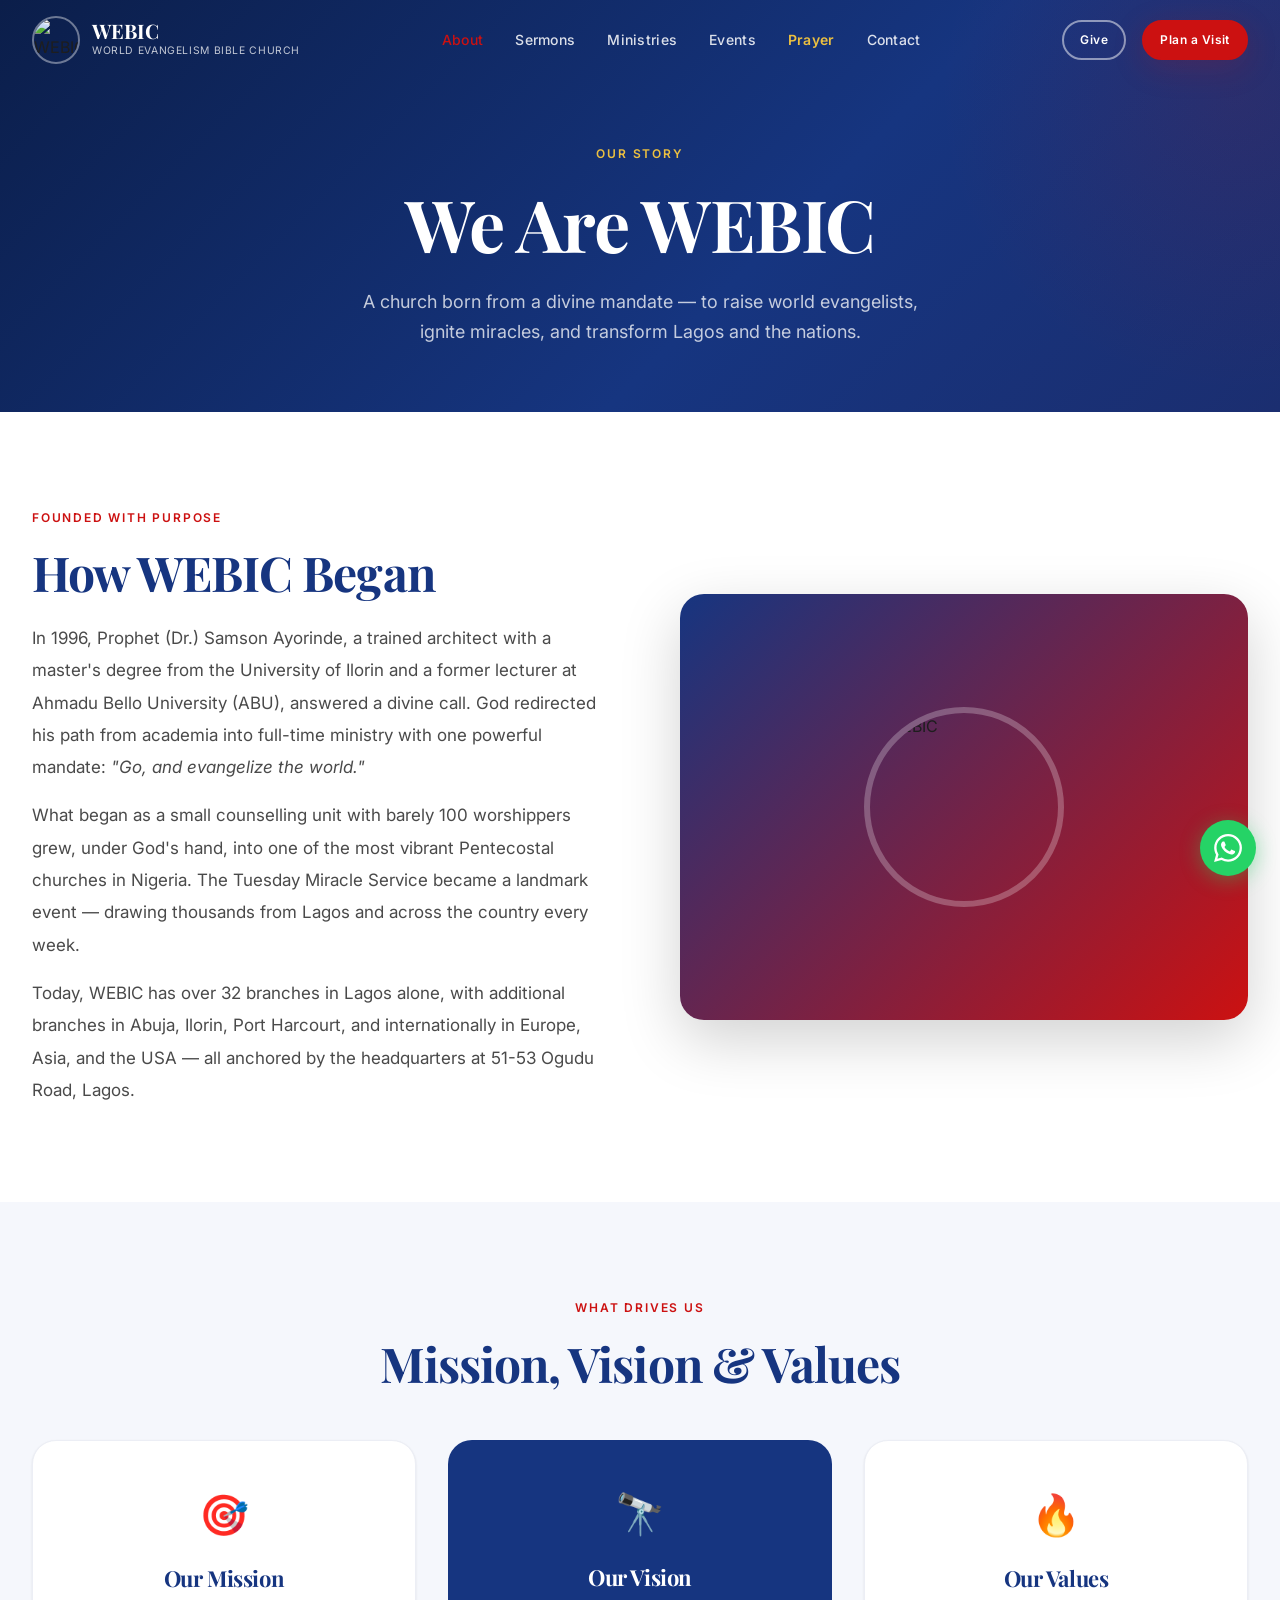
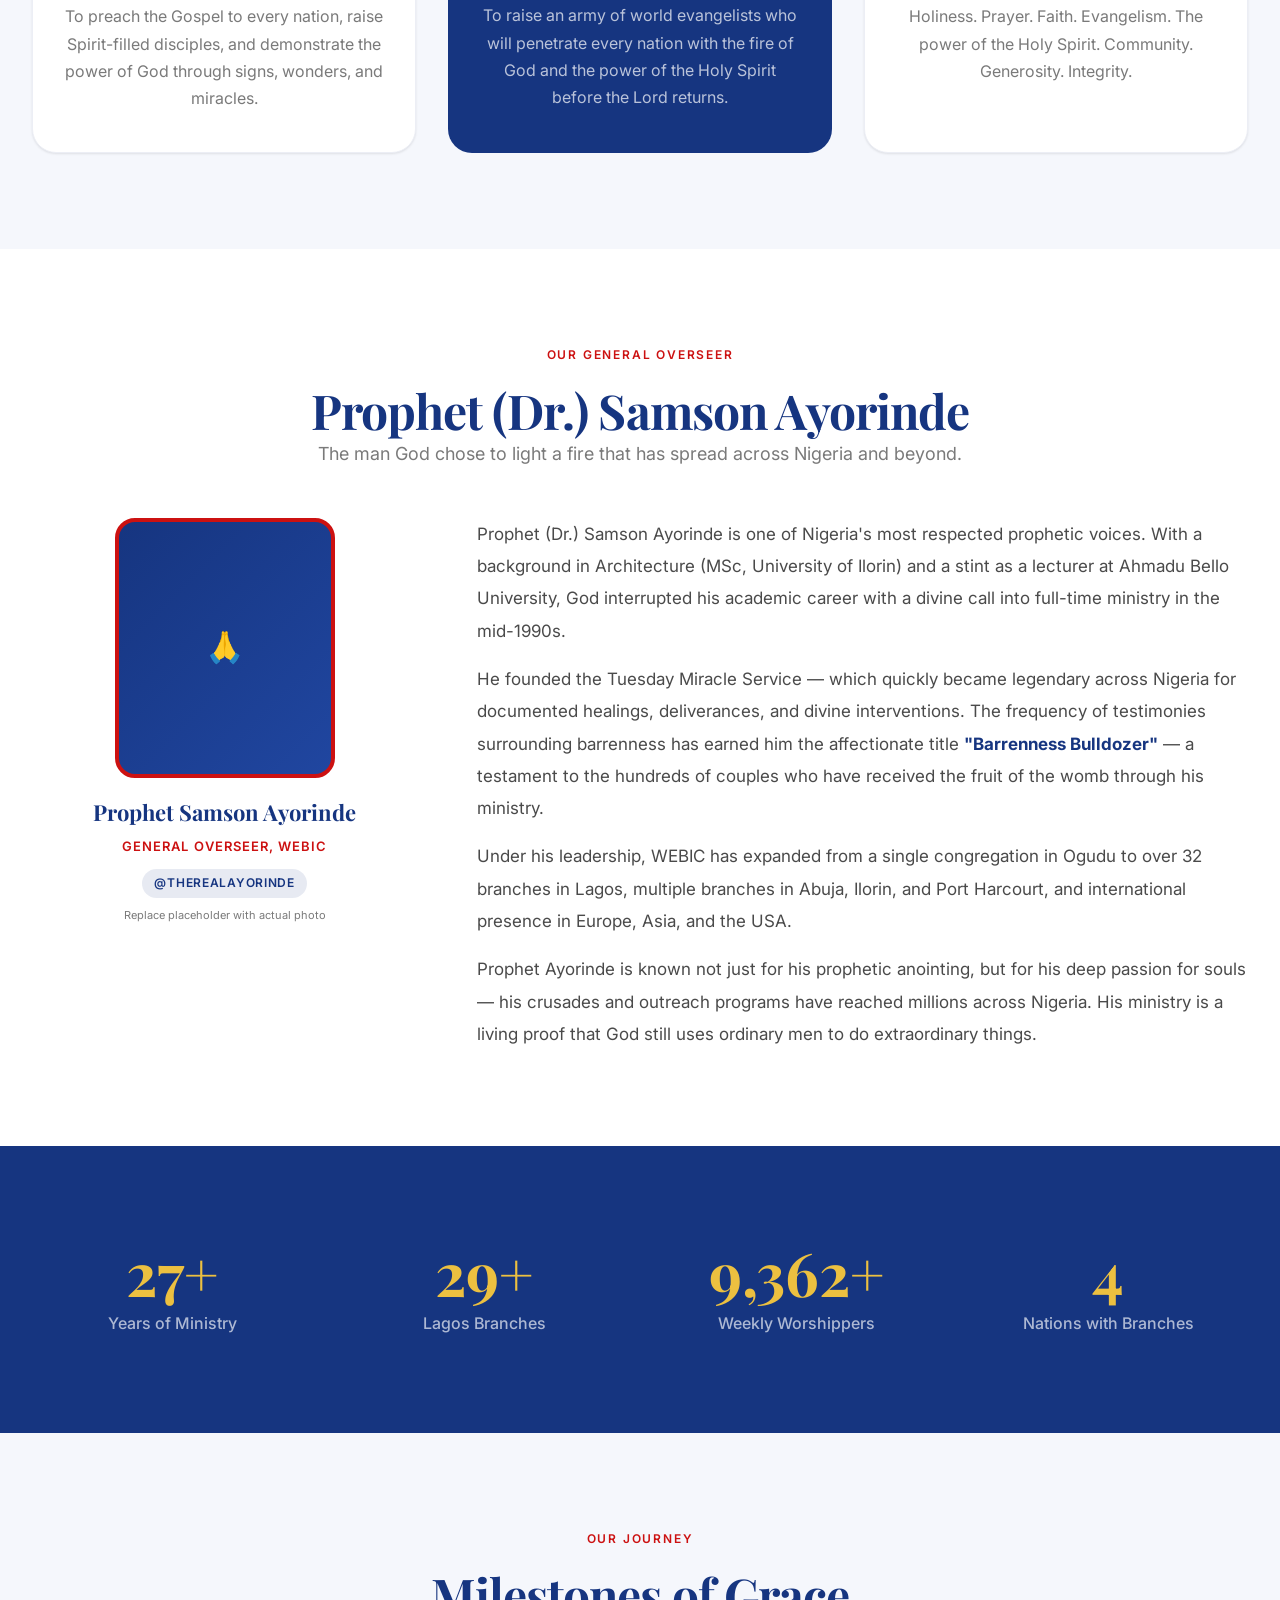
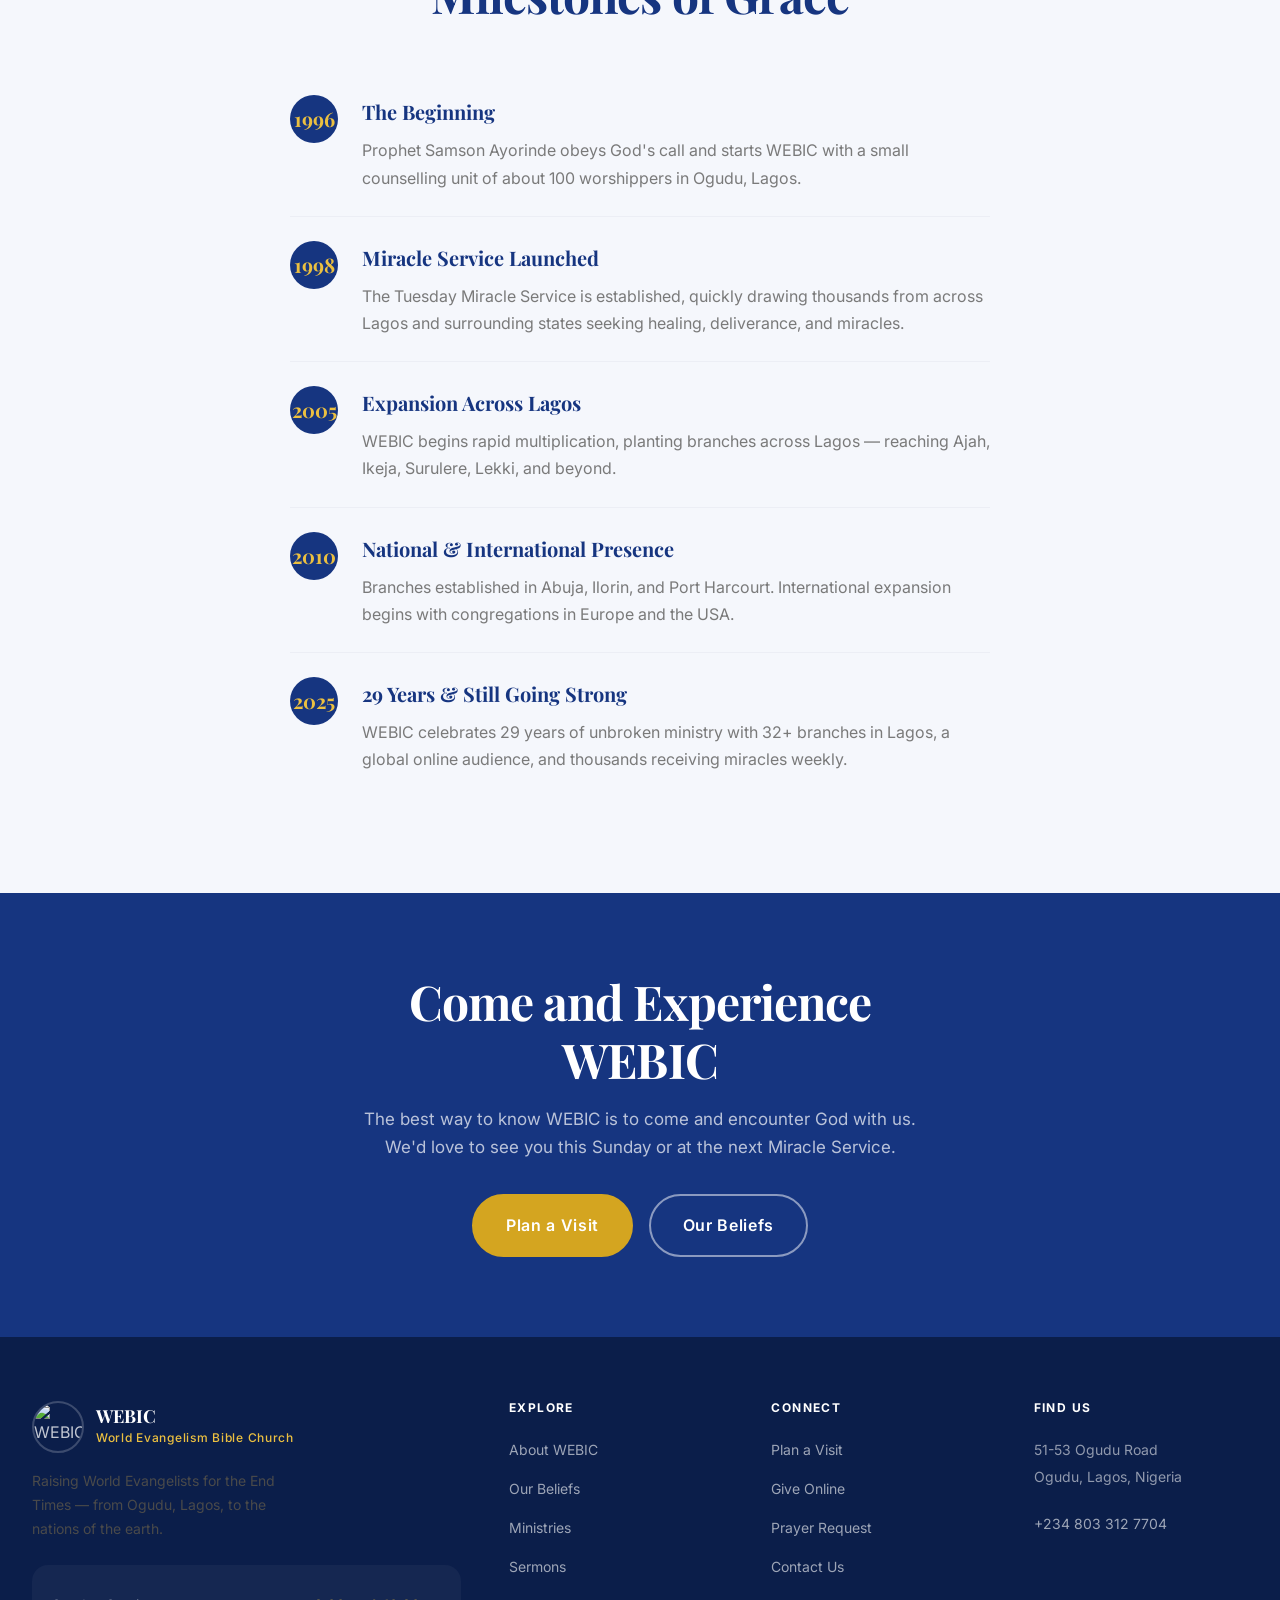
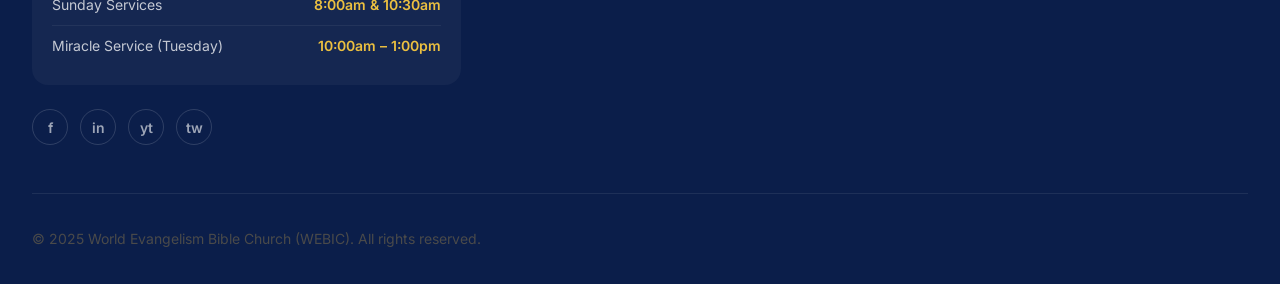
==== about.html @ 5a869a13 "Initial commit: WEBIC Lagos website — 11 pages, full Pentecostal church site with video hero, prayer" ====
<!DOCTYPE html>
<html lang="en">
<head>
  <meta charset="UTF-8" />
  <meta name="viewport" content="width=device-width, initial-scale=1.0" />
  <meta name="description" content="About World Evangelism Bible Church (WEBIC) Lagos — our story, our General Overseer Prophet Samson Ayorinde, and the vision that drives us." />
  <title>About Us — WEBIC Lagos</title>
  <link rel="preconnect" href="https://fonts.googleapis.com" />
  <link rel="preconnect" href="https://fonts.gstatic.com" crossorigin />
  <link href="https://fonts.googleapis.com/css2?family=Playfair+Display:ital,wght@0,700;0,800;1,700&family=Inter:wght@400;500;600&display=swap" rel="stylesheet" />
  <link rel="stylesheet" href="css/style.css" />
</head>
<body>

  <nav class="nav" id="main-nav" style="background:transparent;" data-transparent="true">
    <div class="nav__inner">
      <a href="index.html" class="nav__logo">
        <img src="../Logos/images.jpg" alt="WEBIC Logo" class="nav__logo-img" />
        <div>
          <div class="nav__logo-text">WEBIC</div>
          <div class="nav__logo-sub">World Evangelism Bible Church</div>
        </div>
      </a>
      <ul class="nav__links">
        <li><a href="about.html" class="nav__link nav__link--active">About</a></li>
        <li><a href="sermons.html" class="nav__link">Sermons</a></li>
        <li><a href="ministries.html" class="nav__link">Ministries</a></li>
        <li><a href="events.html" class="nav__link">Events</a></li>
        <li><a href="find-help.html" class="nav__link nav__link--find-help">Prayer</a></li>
        <li><a href="contact.html" class="nav__link">Contact</a></li>
      </ul>
      <div class="nav__actions">
        <a href="give.html" class="btn btn--ghost btn--sm">Give</a>
        <a href="plan-visit.html" class="btn btn--primary btn--sm">Plan a Visit</a>
        <button class="nav__menu-btn" id="menu-btn"><span></span><span></span><span></span></button>
      </div>
    </div>
  </nav>
  <div class="mobile-nav" id="mobile-nav">
    <button class="mobile-nav__close" id="mobile-nav-close">✕</button>
    <ul class="mobile-nav__links">
      <li><a href="index.html" class="mobile-nav__link">Home</a></li>
      <li><a href="about.html" class="mobile-nav__link">About</a></li>
      <li><a href="sermons.html" class="mobile-nav__link">Sermons</a></li>
      <li><a href="ministries.html" class="mobile-nav__link">Ministries</a></li>
      <li><a href="events.html" class="mobile-nav__link">Events</a></li>
      <li><a href="find-help.html" class="mobile-nav__link mobile-nav__link--find-help">Prayer Support</a></li>
      <li><a href="plan-visit.html" class="mobile-nav__link">Plan a Visit</a></li>
      <li><a href="give.html" class="mobile-nav__link">Give</a></li>
      <li><a href="contact.html" class="mobile-nav__link">Contact</a></li>
    </ul>
  </div>

  <main>

    <div class="page-hero">
      <span class="page-hero__label">Our Story</span>
      <h1 class="page-hero__title">We Are WEBIC</h1>
      <p class="page-hero__subtitle">
        A church born from a divine mandate — to raise world evangelists, ignite miracles, and transform Lagos and the nations.
      </p>
    </div>

    <!-- Our Story -->
    <section class="section">
      <div class="container">
        <div style="display:grid; grid-template-columns:1fr 1fr; gap:80px; align-items:center;">
          <div class="reveal">
            <span class="section-header__label">Founded With Purpose</span>
            <h2 style="margin-bottom:20px;">How WEBIC Began</h2>
            <p style="font-size:17px; line-height:1.9; color:var(--color-text-soft); margin-bottom:16px;">
              In 1996, Prophet (Dr.) Samson Ayorinde, a trained architect with a master's degree from the University of Ilorin
              and a former lecturer at Ahmadu Bello University (ABU), answered a divine call. God redirected his path from
              academia into full-time ministry with one powerful mandate: <em>"Go, and evangelize the world."</em>
            </p>
            <p style="font-size:17px; line-height:1.9; color:var(--color-text-soft); margin-bottom:16px;">
              What began as a small counselling unit with barely 100 worshippers grew, under God's hand, into one of
              the most vibrant Pentecostal churches in Nigeria. The Tuesday Miracle Service became a landmark event
              — drawing thousands from Lagos and across the country every week.
            </p>
            <p style="font-size:17px; line-height:1.9; color:var(--color-text-soft);">
              Today, WEBIC has over 32 branches in Lagos alone, with additional branches in Abuja, Ilorin, Port Harcourt,
              and internationally in Europe, Asia, and the USA — all anchored by the headquarters at 51-53 Ogudu Road, Lagos.
            </p>
          </div>
          <div class="reveal" style="border-radius:24px; aspect-ratio:4/3; overflow:hidden; position:relative; box-shadow:0 20px 60px rgba(0,0,0,0.18); background:linear-gradient(135deg,#163580,#CC1111); display:flex; align-items:center; justify-content:center;">
            <img src="../Logos/images.jpg" alt="WEBIC" style="width:200px; height:200px; object-fit:contain; border-radius:50%; border:6px solid rgba(255,255,255,0.25);" />
          </div>
        </div>
      </div>
    </section>

    <!-- Mission / Vision / Values -->
    <section class="section section--warm">
      <div class="container">
        <div class="section-header section-header--center reveal">
          <span class="section-header__label">What Drives Us</span>
          <h2>Mission, Vision &amp; Values</h2>
        </div>
        <div class="grid grid-3 reveal" style="gap:32px;">
          <div style="text-align:center; padding:40px 32px; background:white; border-radius:var(--radius-xl); border:1px solid var(--color-border-light); box-shadow:var(--shadow-sm);">
            <div style="font-size:40px; margin-bottom:16px;">🎯</div>
            <h3 style="font-size:22px; margin-bottom:12px;">Our Mission</h3>
            <p style="color:var(--color-muted); line-height:1.7;">To preach the Gospel to every nation, raise Spirit-filled disciples, and demonstrate the power of God through signs, wonders, and miracles.</p>
          </div>
          <div style="text-align:center; padding:40px 32px; background:var(--color-primary); border-radius:var(--radius-xl);">
            <div style="font-size:40px; margin-bottom:16px;">🔭</div>
            <h3 style="font-size:22px; margin-bottom:12px; color:white;">Our Vision</h3>
            <p style="color:rgba(255,255,255,0.70); line-height:1.7;">To raise an army of world evangelists who will penetrate every nation with the fire of God and the power of the Holy Spirit before the Lord returns.</p>
          </div>
          <div style="text-align:center; padding:40px 32px; background:white; border-radius:var(--radius-xl); border:1px solid var(--color-border-light); box-shadow:var(--shadow-sm);">
            <div style="font-size:40px; margin-bottom:16px;">🔥</div>
            <h3 style="font-size:22px; margin-bottom:12px;">Our Values</h3>
            <p style="color:var(--color-muted); line-height:1.7;">Holiness. Prayer. Faith. Evangelism. The power of the Holy Spirit. Community. Generosity. Integrity.</p>
          </div>
        </div>
      </div>
    </section>

    <!-- General Overseer -->
    <section class="section">
      <div class="container">
        <div class="section-header section-header--center reveal">
          <span class="section-header__label">Our General Overseer</span>
          <h2>Prophet (Dr.) Samson Ayorinde</h2>
          <p class="section-header__desc">The man God chose to light a fire that has spread across Nigeria and beyond.</p>
        </div>
        <div style="display:grid; grid-template-columns:1fr 2fr; gap:60px; align-items:start;" class="reveal">
          <div style="text-align:center;">
            <div class="team-card__photo-placeholder" style="width:220px;height:260px;border-radius:20px;margin:0 auto 16px;">
              🙏
            </div>
            <div style="font-family:'Playfair Display',serif; font-size:22px; font-weight:700; color:var(--color-primary); margin-bottom:4px;">Prophet Samson Ayorinde</div>
            <div style="font-size:13px; color:var(--color-accent); font-weight:600; letter-spacing:0.08em; text-transform:uppercase; margin-bottom:12px;">General Overseer, WEBIC</div>
            <div style="display:flex; gap:8px; justify-content:center; flex-wrap:wrap;">
              <a href="https://twitter.com/therealayorinde" target="_blank" class="badge badge--primary">@therealayorinde</a>
            </div>
            <p style="font-size:11px; color:var(--color-muted); margin-top:8px;">Replace placeholder with actual photo</p>
          </div>
          <div>
            <p style="font-size:17px; line-height:1.9; color:var(--color-text-soft); margin-bottom:16px;">
              Prophet (Dr.) Samson Ayorinde is one of Nigeria's most respected prophetic voices. With a background in Architecture
              (MSc, University of Ilorin) and a stint as a lecturer at Ahmadu Bello University, God interrupted his academic career
              with a divine call into full-time ministry in the mid-1990s.
            </p>
            <p style="font-size:17px; line-height:1.9; color:var(--color-text-soft); margin-bottom:16px;">
              He founded the Tuesday Miracle Service — which quickly became legendary across Nigeria for documented healings,
              deliverances, and divine interventions. The frequency of testimonies surrounding barrenness has earned him the
              affectionate title <strong style="color:var(--color-primary);">"Barrenness Bulldozer"</strong> — a testament to the
              hundreds of couples who have received the fruit of the womb through his ministry.
            </p>
            <p style="font-size:17px; line-height:1.9; color:var(--color-text-soft); margin-bottom:16px;">
              Under his leadership, WEBIC has expanded from a single congregation in Ogudu to over 32 branches in Lagos,
              multiple branches in Abuja, Ilorin, and Port Harcourt, and international presence in Europe, Asia, and the USA.
            </p>
            <p style="font-size:17px; line-height:1.9; color:var(--color-text-soft);">
              Prophet Ayorinde is known not just for his prophetic anointing, but for his deep passion for souls — his crusades
              and outreach programs have reached millions across Nigeria. His ministry is a living proof that God still uses
              ordinary men to do extraordinary things.
            </p>
          </div>
        </div>
      </div>
    </section>

    <!-- Stats -->
    <section class="section" style="background:var(--color-primary); padding:64px 0;">
      <div class="container">
        <div class="grid grid-4 reveal">
          <div class="stat-card"><div class="stat-card__number" data-count="29" data-suffix="+">29+</div><div class="stat-card__label">Years of Ministry</div></div>
          <div class="stat-card"><div class="stat-card__number" data-count="32" data-suffix="+">32+</div><div class="stat-card__label">Lagos Branches</div></div>
          <div class="stat-card"><div class="stat-card__number" data-count="10000" data-suffix="+">10,000+</div><div class="stat-card__label">Weekly Worshippers</div></div>
          <div class="stat-card"><div class="stat-card__number" data-count="5" data-suffix="">5</div><div class="stat-card__label">Nations with Branches</div></div>
        </div>
      </div>
    </section>

    <!-- Church History Timeline -->
    <section class="section section--warm">
      <div class="container">
        <div class="section-header section-header--center reveal">
          <span class="section-header__label">Our Journey</span>
          <h2>Milestones of Grace</h2>
        </div>
        <div style="max-width:700px; margin:0 auto;" class="reveal">
          <div class="visit-steps">
            <div class="visit-step">
              <div class="visit-step__number">1996</div>
              <div class="visit-step__content">
                <div class="visit-step__title">The Beginning</div>
                <div class="visit-step__desc">Prophet Samson Ayorinde obeys God's call and starts WEBIC with a small counselling unit of about 100 worshippers in Ogudu, Lagos.</div>
              </div>
            </div>
            <div class="visit-step">
              <div class="visit-step__number">1998</div>
              <div class="visit-step__content">
                <div class="visit-step__title">Miracle Service Launched</div>
                <div class="visit-step__desc">The Tuesday Miracle Service is established, quickly drawing thousands from across Lagos and surrounding states seeking healing, deliverance, and miracles.</div>
              </div>
            </div>
            <div class="visit-step">
              <div class="visit-step__number">2005</div>
              <div class="visit-step__content">
                <div class="visit-step__title">Expansion Across Lagos</div>
                <div class="visit-step__desc">WEBIC begins rapid multiplication, planting branches across Lagos — reaching Ajah, Ikeja, Surulere, Lekki, and beyond.</div>
              </div>
            </div>
            <div class="visit-step">
              <div class="visit-step__number">2010</div>
              <div class="visit-step__content">
                <div class="visit-step__title">National & International Presence</div>
                <div class="visit-step__desc">Branches established in Abuja, Ilorin, and Port Harcourt. International expansion begins with congregations in Europe and the USA.</div>
              </div>
            </div>
            <div class="visit-step">
              <div class="visit-step__number">2025</div>
              <div class="visit-step__content">
                <div class="visit-step__title">29 Years & Still Going Strong</div>
                <div class="visit-step__desc">WEBIC celebrates 29 years of unbroken ministry with 32+ branches in Lagos, a global online audience, and thousands receiving miracles weekly.</div>
              </div>
            </div>
          </div>
        </div>
      </div>
    </section>

    <!-- CTA -->
    <section class="section" style="text-align:center; background:var(--color-primary); padding:80px 0;">
      <div class="container reveal">
        <div style="max-width:560px; margin:0 auto;">
          <h2 style="color:white; margin-bottom:16px;">Come and Experience WEBIC</h2>
          <p style="font-size:17px; color:rgba(255,255,255,0.70); line-height:1.7; margin-bottom:32px;">The best way to know WEBIC is to come and encounter God with us. We'd love to see you this Sunday or at the next Miracle Service.</p>
          <div style="display:flex; gap:16px; justify-content:center; flex-wrap:wrap;">
            <a href="plan-visit.html" class="btn btn--gold btn--lg">Plan a Visit</a>
            <a href="beliefs.html" class="btn btn--ghost btn--lg">Our Beliefs</a>
          </div>
        </div>
      </div>
    </section>

  </main>

  <footer class="footer">
    <div class="container">
      <div class="footer__grid">
        <div class="footer__brand">
          <a href="index.html" class="footer__logo">
            <img src="../Logos/images.jpg" alt="WEBIC" class="footer__logo-img" />
            <div><div class="footer__logo-name">WEBIC</div><div class="footer__logo-sub">World Evangelism Bible Church</div></div>
          </a>
          <p class="footer__tagline">Raising World Evangelists for the End Times — from Ogudu, Lagos, to the nations of the earth.</p>
          <div class="footer__service-times">
            <div class="footer__service-time"><span>Sunday Services</span><span>8:00am &amp; 10:30am</span></div>
            <div class="footer__service-time"><span>Miracle Service (Tuesday)</span><span>10:00am – 1:00pm</span></div>
          </div>
          <div class="footer__socials mt-6">
            <a href="https://www.facebook.com/webicworldwide/" class="footer__social" target="_blank" aria-label="Facebook">f</a>
            <a href="https://www.instagram.com/webicworldwide/" class="footer__social" target="_blank" aria-label="Instagram">in</a>
            <a href="https://www.youtube.com/@webicworldwide" class="footer__social" target="_blank" aria-label="YouTube">yt</a>
            <a href="https://twitter.com/therealayorinde" class="footer__social" target="_blank" aria-label="Twitter">tw</a>
          </div>
        </div>
        <div>
          <h4 class="footer__col-title">Explore</h4>
          <ul class="footer__links">
            <li><a href="about.html" class="footer__link">About WEBIC</a></li>
            <li><a href="beliefs.html" class="footer__link">Our Beliefs</a></li>
            <li><a href="ministries.html" class="footer__link">Ministries</a></li>
            <li><a href="sermons.html" class="footer__link">Sermons</a></li>
          </ul>
        </div>
        <div>
          <h4 class="footer__col-title">Connect</h4>
          <ul class="footer__links">
            <li><a href="plan-visit.html" class="footer__link">Plan a Visit</a></li>
            <li><a href="give.html" class="footer__link">Give Online</a></li>
            <li><a href="contact.html#prayer" class="footer__link">Prayer Request</a></li>
            <li><a href="contact.html" class="footer__link">Contact Us</a></li>
          </ul>
        </div>
        <div>
          <h4 class="footer__col-title">Find Us</h4>
          <ul class="footer__links">
            <li><span class="footer__link" style="cursor:default;color:rgba(255,255,255,0.55);">51-53 Ogudu Road<br>Ogudu, Lagos, Nigeria</span></li>
            <li style="margin-top:8px;"><a href="tel:+2348033127704" class="footer__link">+234 803 312 7704</a></li>
          </ul>
        </div>
      </div>
      <div class="footer__bottom">
        <p>© 2025 World Evangelism Bible Church (WEBIC). All rights reserved.</p>
      </div>
    </div>
  </footer>

  <a href="https://wa.me/2348033127704" class="whatsapp-float" target="_blank" rel="noopener" aria-label="WhatsApp">
    <svg viewBox="0 0 24 24"><path d="M17.472 14.382c-.297-.149-1.758-.867-2.03-.967-.273-.099-.471-.148-.67.15-.197.297-.767.966-.94 1.164-.173.199-.347.223-.644.075-.297-.15-1.255-.463-2.39-1.475-.883-.788-1.48-1.761-1.653-2.059-.173-.297-.018-.458.13-.606.134-.133.298-.347.446-.52.149-.174.198-.298.298-.497.099-.198.05-.371-.025-.52-.075-.149-.669-1.612-.916-2.207-.242-.579-.487-.5-.669-.51-.173-.008-.371-.01-.57-.01-.198 0-.52.074-.792.372-.272.297-1.04 1.016-1.04 2.479 0 1.462 1.065 2.875 1.213 3.074.149.198 2.096 3.2 5.077 4.487.709.306 1.262.489 1.694.625.712.227 1.36.195 1.871.118.571-.085 1.758-.719 2.006-1.413.248-.694.248-1.289.173-1.413-.074-.124-.272-.198-.57-.347m-5.421 7.403h-.004a9.87 9.87 0 01-5.031-1.378l-.361-.214-3.741.982.998-3.648-.235-.374a9.86 9.86 0 01-1.51-5.26c.001-5.45 4.436-9.884 9.888-9.884 2.64 0 5.122 1.03 6.988 2.898a9.825 9.825 0 012.893 6.994c-.003 5.45-4.437 9.884-9.885 9.884m8.413-18.297A11.815 11.815 0 0012.05 0C5.495 0 .16 5.335.157 11.892c0 2.096.547 4.142 1.588 5.945L.057 24l6.305-1.654a11.882 11.882 0 005.683 1.448h.005c6.554 0 11.89-5.335 11.893-11.893a11.821 11.821 0 00-3.48-8.413z" fill="white"/></svg>
  </a>
  <script src="js/main.js"></script>
</body>
</html>
---- css/style.css ----
/* ==========================================================================
   WORLD EVANGELISM BIBLE CHURCH (WEBIC) — MASTER STYLESHEET
   Brand Colors: Royal Blue (#163580) + Crimson Red (#CC1111) + Gold (#D4A520)
   ========================================================================== */

/* --------------------------------------------------------------------------
   1. DESIGN TOKENS (CSS VARIABLES)
   -------------------------------------------------------------------------- */
:root {
  /* Primary Palette — Royal Blue & Crimson Red (from WEBIC Logo) */
  --color-primary:       #163580;
  --color-primary-dark:  #0B1E4A;
  --color-primary-light: #2046A0;
  --color-accent:        #CC1111;
  --color-accent-light:  #E83333;
  --color-accent-subtle: #FDE8E8;
  --color-gold:          #D4A520;
  --color-gold-light:    #ECC040;

  /* Neutrals */
  --color-warm:          #F5F7FC;
  --color-cream:         #FDF9F4;
  --color-white:         #FFFFFF;
  --color-text:          #1E1E1E;
  --color-text-soft:     #4A4A4A;
  --color-muted:         #7A7A7A;
  --color-border:        #DDDFE8;
  --color-border-light:  #ECEEF5;

  /* Emotional UI Colors */
  --color-calm:          #4A7FA5;
  --color-hope:          #7BA05B;
  --color-gentle:        #9E7BB5;

  /* Typography */
  --font-heading:        'Playfair Display', Georgia, serif;
  --font-body:           'Inter', -apple-system, BlinkMacSystemFont, sans-serif;
  --font-label:          'Inter', sans-serif;

  /* Type Scale */
  --text-xs:   0.75rem;
  --text-sm:   0.875rem;
  --text-base: 1rem;
  --text-lg:   1.125rem;
  --text-xl:   1.25rem;
  --text-2xl:  1.5rem;
  --text-3xl:  1.875rem;
  --text-4xl:  2.25rem;
  --text-5xl:  3rem;
  --text-6xl:  3.75rem;
  --text-7xl:  4.5rem;

  /* Spacing */
  --space-1:   0.25rem;
  --space-2:   0.5rem;
  --space-3:   0.75rem;
  --space-4:   1rem;
  --space-5:   1.25rem;
  --space-6:   1.5rem;
  --space-8:   2rem;
  --space-10:  2.5rem;
  --space-12:  3rem;
  --space-16:  4rem;
  --space-20:  5rem;
  --space-24:  6rem;
  --space-32:  8rem;
  --space-40:  10rem;

  /* Border Radius */
  --radius-sm:   4px;
  --radius-md:   8px;
  --radius-lg:   16px;
  --radius-xl:   24px;
  --radius-2xl:  32px;
  --radius-full: 9999px;

  /* Shadows */
  --shadow-sm:  0 1px 3px rgba(0,0,0,0.06), 0 1px 2px rgba(0,0,0,0.04);
  --shadow-md:  0 4px 16px rgba(0,0,0,0.08), 0 2px 6px rgba(0,0,0,0.05);
  --shadow-lg:  0 10px 40px rgba(0,0,0,0.10), 0 4px 16px rgba(0,0,0,0.06);
  --shadow-xl:  0 20px 60px rgba(0,0,0,0.12), 0 8px 24px rgba(0,0,0,0.08);
  --shadow-red:  0 8px 32px rgba(204, 17, 17, 0.18);
  --shadow-blue: 0 8px 32px rgba(22, 53, 128, 0.18);

  /* Transitions */
  --transition-fast:   150ms ease;
  --transition-base:   250ms ease;
  --transition-slow:   400ms ease;
  --transition-smooth: 600ms cubic-bezier(0.4, 0, 0.2, 1);

  /* Layout */
  --max-width:       1280px;
  --content-width:   900px;
  --nav-height:      80px;
  --section-padding: var(--space-24) var(--space-8);
}

/* --------------------------------------------------------------------------
   2. RESET & BASE
   -------------------------------------------------------------------------- */
*, *::before, *::after {
  box-sizing: border-box;
  margin: 0;
  padding: 0;
}

html {
  font-size: 16px;
  scroll-behavior: smooth;
  -webkit-font-smoothing: antialiased;
  -moz-osx-font-smoothing: grayscale;
  text-rendering: optimizeLegibility;
}

body {
  font-family: var(--font-body);
  font-size: var(--text-base);
  color: var(--color-text);
  background-color: var(--color-white);
  line-height: 1.7;
  overflow-x: hidden;
}

img { max-width: 100%; height: auto; display: block; }
a { color: inherit; text-decoration: none; }
ul, ol { list-style: none; }
button { font-family: inherit; cursor: pointer; border: none; background: none; }
input, textarea, select { font-family: inherit; font-size: inherit; }

/* --------------------------------------------------------------------------
   3. TYPOGRAPHY
   -------------------------------------------------------------------------- */
h1, h2, h3, h4, h5, h6 {
  font-family: var(--font-heading);
  font-weight: 700;
  line-height: 1.2;
  color: var(--color-primary);
  letter-spacing: -0.02em;
}

h1 { font-size: clamp(var(--text-4xl), 6vw, var(--text-7xl)); }
h2 { font-size: clamp(var(--text-3xl), 4vw, var(--text-5xl)); }
h3 { font-size: clamp(var(--text-2xl), 3vw, var(--text-3xl)); }
h4 { font-size: var(--text-xl); }
h5 { font-size: var(--text-lg); }
h6 { font-size: var(--text-base); }

p { color: var(--color-text-soft); line-height: 1.8; }

.text-lead {
  font-size: var(--text-xl);
  color: var(--color-text-soft);
  line-height: 1.7;
  font-weight: 400;
}

.text-label {
  font-family: var(--font-label);
  font-size: var(--text-xs);
  font-weight: 600;
  letter-spacing: 0.12em;
  text-transform: uppercase;
  color: var(--color-accent);
}

blockquote {
  font-family: var(--font-heading);
  font-size: var(--text-2xl);
  font-style: italic;
  color: var(--color-primary);
  line-height: 1.5;
  border-left: 3px solid var(--color-accent);
  padding-left: var(--space-6);
}

/* --------------------------------------------------------------------------
   4. LAYOUT UTILITIES
   -------------------------------------------------------------------------- */
.container {
  width: 100%;
  max-width: var(--max-width);
  margin-left: auto;
  margin-right: auto;
  padding-left: var(--space-8);
  padding-right: var(--space-8);
}

.container--narrow { max-width: var(--content-width); }
.container--wide   { max-width: 1440px; }

.section { padding: var(--space-24) 0; }
.section--lg { padding: var(--space-32) 0; }
.section--sm { padding: var(--space-16) 0; }
.section--warm  { background-color: var(--color-warm); }
.section--cream { background-color: var(--color-cream); }

.section--dark { background-color: var(--color-primary); color: var(--color-white); }
.section--dark h1, .section--dark h2, .section--dark h3, .section--dark h4 { color: var(--color-white); }
.section--dark p { color: rgba(255,255,255,0.75); }

.grid { display: grid; gap: var(--space-8); }
.grid-2 { grid-template-columns: repeat(2, 1fr); }
.grid-3 { grid-template-columns: repeat(3, 1fr); }
.grid-4 { grid-template-columns: repeat(4, 1fr); }

.flex { display: flex; }
.flex-center { display: flex; align-items: center; justify-content: center; }
.flex-between { display: flex; align-items: center; justify-content: space-between; }
.flex-col { display: flex; flex-direction: column; }

.text-center { text-align: center; }
.text-left   { text-align: left; }
.text-right  { text-align: right; }

.gap-2 { gap: var(--space-2); }
.gap-4 { gap: var(--space-4); }
.gap-6 { gap: var(--space-6); }
.gap-8 { gap: var(--space-8); }

/* --------------------------------------------------------------------------
   5. NAVIGATION
   -------------------------------------------------------------------------- */
.nav {
  position: fixed;
  top: 0; left: 0; right: 0;
  z-index: 1000;
  height: var(--nav-height);
  display: flex;
  align-items: center;
  transition: background var(--transition-slow), box-shadow var(--transition-slow);
}

.nav--transparent { background: transparent; }

.nav--scrolled {
  background: rgba(255, 255, 255, 0.97);
  backdrop-filter: blur(12px);
  -webkit-backdrop-filter: blur(12px);
  box-shadow: 0 1px 0 rgba(0,0,0,0.06);
}

.nav__inner {
  width: 100%;
  max-width: var(--max-width);
  margin: 0 auto;
  padding: 0 var(--space-8);
  display: flex;
  align-items: center;
  justify-content: space-between;
}

.nav__logo {
  display: flex;
  align-items: center;
  gap: var(--space-3);
  text-decoration: none;
}

.nav__logo-img {
  width: 48px;
  height: 48px;
  border-radius: 50%;
  object-fit: cover;
  border: 2px solid rgba(255,255,255,0.4);
  flex-shrink: 0;
  transition: border-color var(--transition-base);
}

.nav--scrolled .nav__logo-img {
  border-color: var(--color-primary);
}

.nav__logo-text {
  font-family: var(--font-heading);
  font-size: var(--text-xl);
  font-weight: 700;
  color: white;
  line-height: 1.1;
  transition: color var(--transition-base);
}

.nav__logo-sub {
  font-family: var(--font-body);
  font-size: 0.65rem;
  color: rgba(255,255,255,0.75);
  font-weight: 400;
  letter-spacing: 0.06em;
  text-transform: uppercase;
  transition: color var(--transition-base);
}

.nav--scrolled .nav__logo-text { color: var(--color-primary); }
.nav--scrolled .nav__logo-sub  { color: var(--color-muted); }

.nav__links {
  display: flex;
  align-items: center;
  gap: var(--space-8);
}

.nav__link {
  font-size: var(--text-sm);
  font-weight: 500;
  color: rgba(255,255,255,0.85);
  letter-spacing: 0.02em;
  transition: color var(--transition-fast);
  position: relative;
}

.nav--scrolled .nav__link { color: var(--color-text); }

.nav__link:hover,
.nav__link--active { color: var(--color-accent) !important; }

.nav__link--find-help {
  color: var(--color-gold-light) !important;
  font-weight: 600;
}

.nav--scrolled .nav__link--find-help { color: var(--color-accent) !important; }

.nav__actions {
  display: flex;
  align-items: center;
  gap: var(--space-4);
}

.nav__menu-btn {
  display: none;
  flex-direction: column;
  gap: 5px;
  padding: var(--space-2);
  cursor: pointer;
}

.nav__menu-btn span {
  display: block;
  width: 24px;
  height: 2px;
  background: white;
  transition: transform var(--transition-base), opacity var(--transition-fast);
  border-radius: 2px;
}

.nav--scrolled .nav__menu-btn span { background: var(--color-primary); }

/* Mobile Nav */
.mobile-nav {
  position: fixed;
  inset: 0;
  z-index: 999;
  background: var(--color-primary);
  display: flex;
  flex-direction: column;
  align-items: center;
  justify-content: center;
  opacity: 0;
  pointer-events: none;
  transition: opacity var(--transition-smooth);
}

.mobile-nav--open { opacity: 1; pointer-events: all; }

.mobile-nav__close {
  position: absolute;
  top: var(--space-6);
  right: var(--space-8);
  color: white;
  font-size: var(--text-2xl);
  cursor: pointer;
}

.mobile-nav__links {
  display: flex;
  flex-direction: column;
  align-items: center;
  gap: var(--space-6);
  text-align: center;
}

.mobile-nav__link {
  font-family: var(--font-heading);
  font-size: var(--text-3xl);
  color: rgba(255,255,255,0.85);
  font-weight: 700;
  transition: color var(--transition-fast);
}

.mobile-nav__link:hover { color: var(--color-gold-light); }
.mobile-nav__link--find-help { color: var(--color-gold-light); }

/* --------------------------------------------------------------------------
   6. BUTTONS & CTAs
   -------------------------------------------------------------------------- */
.btn {
  display: inline-flex;
  align-items: center;
  justify-content: center;
  gap: var(--space-2);
  font-family: var(--font-body);
  font-size: var(--text-sm);
  font-weight: 600;
  letter-spacing: 0.04em;
  padding: var(--space-3) var(--space-6);
  border-radius: var(--radius-full);
  transition: all var(--transition-base);
  cursor: pointer;
  border: 2px solid transparent;
  text-decoration: none;
  white-space: nowrap;
}

.btn--primary {
  background: var(--color-accent);
  color: white;
  border-color: var(--color-accent);
  box-shadow: var(--shadow-red);
}

.btn--primary:hover {
  background: var(--color-accent-light);
  border-color: var(--color-accent-light);
  transform: translateY(-1px);
  box-shadow: 0 12px 40px rgba(204,17,17,0.28);
}

.btn--secondary {
  background: transparent;
  color: var(--color-primary);
  border-color: var(--color-primary);
}

.btn--secondary:hover {
  background: var(--color-primary);
  color: white;
  transform: translateY(-1px);
}

.btn--gold {
  background: var(--color-gold);
  color: white;
  border-color: var(--color-gold);
}

.btn--gold:hover {
  background: var(--color-gold-light);
  border-color: var(--color-gold-light);
  transform: translateY(-1px);
}

.btn--ghost {
  background: transparent;
  color: white;
  border-color: rgba(255,255,255,0.5);
}

.btn--ghost:hover {
  background: rgba(255,255,255,0.1);
  border-color: white;
}

.btn--white {
  background: white;
  color: var(--color-primary);
  border-color: white;
}

.btn--white:hover { background: var(--color-warm); transform: translateY(-1px); }

.btn--lg { font-size: var(--text-base); padding: var(--space-4) var(--space-8); }
.btn--sm { font-size: var(--text-xs); padding: var(--space-2) var(--space-4); }
.btn--full { width: 100%; }
.btn svg { width: 18px; height: 18px; flex-shrink: 0; }

/* Floating WhatsApp */
.whatsapp-float {
  position: fixed;
  bottom: var(--space-6);
  right: var(--space-6);
  z-index: 900;
  width: 56px;
  height: 56px;
  background: #25D366;
  border-radius: var(--radius-full);
  display: flex;
  align-items: center;
  justify-content: center;
  box-shadow: 0 4px 20px rgba(37,211,102,0.4);
  transition: transform var(--transition-base), box-shadow var(--transition-base);
}

.whatsapp-float:hover {
  transform: scale(1.1);
  box-shadow: 0 8px 32px rgba(37,211,102,0.5);
}

.whatsapp-float svg { width: 28px; height: 28px; fill: white; }

/* --------------------------------------------------------------------------
   7. HERO SECTION (Video Background)
   -------------------------------------------------------------------------- */
.hero {
  position: relative;
  min-height: 100vh;
  display: flex;
  align-items: center;
  overflow: hidden;
}

.hero__bg {
  position: absolute;
  inset: 0;
  background-size: cover;
  background-position: center;
  background-repeat: no-repeat;
  overflow: hidden;
}

.hero__bg video {
  position: absolute;
  top: 50%;
  left: 50%;
  width: 100%;
  height: 100%;
  object-fit: cover;
  transform: translate(-50%, -50%);
  pointer-events: none;
}

.hero__bg::after {
  content: '';
  position: absolute;
  inset: 0;
  background: linear-gradient(
    135deg,
    rgba(11, 30, 74, 0.88) 0%,
    rgba(22, 53, 128, 0.65) 50%,
    rgba(204, 17, 17, 0.18) 100%
  );
  z-index: 1;
}

.hero__content {
  position: relative;
  z-index: 2;
  width: 100%;
  max-width: var(--max-width);
  margin: 0 auto;
  padding: calc(var(--nav-height) + var(--space-16)) var(--space-8) var(--space-16);
}

.hero__label {
  font-family: var(--font-label);
  font-size: var(--text-xs);
  font-weight: 600;
  letter-spacing: 0.15em;
  text-transform: uppercase;
  color: var(--color-gold-light);
  margin-bottom: var(--space-4);
  display: block;
}

.hero__title {
  font-family: var(--font-heading);
  font-size: clamp(var(--text-4xl), 6vw, var(--text-7xl));
  font-weight: 700;
  color: white;
  line-height: 1.1;
  letter-spacing: -0.03em;
  margin-bottom: var(--space-6);
  max-width: 820px;
}

.hero__title span {
  color: var(--color-gold-light);
  display: block;
}

.hero__title .accent-red {
  color: var(--color-accent-light);
  display: inline;
}

.hero__subtitle {
  font-size: var(--text-lg);
  color: rgba(255,255,255,0.82);
  line-height: 1.7;
  margin-bottom: var(--space-10);
  max-width: 580px;
}

.hero__actions {
  display: flex;
  flex-wrap: wrap;
  gap: var(--space-4);
  align-items: center;
}

.hero__scroll {
  position: absolute;
  bottom: var(--space-8);
  left: 50%;
  transform: translateX(-50%);
  z-index: 2;
  display: flex;
  flex-direction: column;
  align-items: center;
  gap: var(--space-2);
  color: rgba(255,255,255,0.5);
  font-size: var(--text-xs);
  letter-spacing: 0.1em;
  text-transform: uppercase;
  animation: scrollBounce 2s ease-in-out infinite;
}

.hero__scroll-line {
  width: 1px;
  height: 48px;
  background: linear-gradient(to bottom, rgba(255,255,255,0.5), transparent);
}

@keyframes scrollBounce {
  0%, 100% { transform: translateX(-50%) translateY(0); }
  50% { transform: translateX(-50%) translateY(6px); }
}

/* Service Bar */
.service-bar {
  background: rgba(11,30,74,0.75);
  backdrop-filter: blur(8px);
  border-top: 1px solid rgba(255,255,255,0.12);
  padding: var(--space-4) var(--space-8);
  position: relative;
  z-index: 2;
}

.service-bar__inner {
  max-width: var(--max-width);
  margin: 0 auto;
  display: flex;
  flex-wrap: wrap;
  align-items: center;
  justify-content: center;
  gap: var(--space-8);
}

.service-bar__item {
  display: flex;
  align-items: center;
  gap: var(--space-3);
  color: rgba(255,255,255,0.85);
  font-size: var(--text-sm);
}

.service-bar__dot {
  width: 6px;
  height: 6px;
  border-radius: var(--radius-full);
  background: var(--color-gold-light);
  flex-shrink: 0;
}

/* Page Hero (inner pages) */
.page-hero {
  padding: calc(var(--nav-height) + var(--space-16)) var(--space-8) var(--space-16);
  background: linear-gradient(135deg, var(--color-primary-dark) 0%, var(--color-primary) 60%, #1B2E70 100%);
  text-align: center;
  position: relative;
  overflow: hidden;
}

.page-hero::before {
  content: '';
  position: absolute;
  top: -50%; right: -20%;
  width: 600px; height: 600px;
  background: radial-gradient(circle, rgba(204,17,17,0.10) 0%, transparent 70%);
  pointer-events: none;
}

.page-hero__label {
  font-family: var(--font-label);
  font-size: var(--text-xs);
  font-weight: 600;
  letter-spacing: 0.15em;
  text-transform: uppercase;
  color: var(--color-gold-light);
  margin-bottom: var(--space-4);
  display: block;
}

.page-hero__title { color: white; margin-bottom: var(--space-5); }

.page-hero__subtitle {
  color: rgba(255,255,255,0.75);
  font-size: var(--text-lg);
  max-width: 600px;
  margin: 0 auto;
  line-height: 1.7;
}

/* --------------------------------------------------------------------------
   8. SECTION HEADERS
   -------------------------------------------------------------------------- */
.section-header { margin-bottom: var(--space-12); }

.section-header--center {
  text-align: center;
  max-width: 680px;
  margin-left: auto; margin-right: auto;
}

.section-header__label {
  display: block;
  font-family: var(--font-label);
  font-size: var(--text-xs);
  font-weight: 600;
  letter-spacing: 0.15em;
  text-transform: uppercase;
  color: var(--color-accent);
  margin-bottom: var(--space-4);
}

.section-header__title { margin-bottom: var(--space-5); }

.section-header__desc {
  font-size: var(--text-lg);
  color: var(--color-muted);
  line-height: 1.7;
}

/* --------------------------------------------------------------------------
   9. CARDS
   -------------------------------------------------------------------------- */
.card {
  background: white;
  border-radius: var(--radius-xl);
  overflow: hidden;
  transition: transform var(--transition-base), box-shadow var(--transition-base);
  border: 1px solid var(--color-border-light);
}

.card:hover { transform: translateY(-4px); box-shadow: var(--shadow-lg); }

.card__image { width: 100%; aspect-ratio: 16/9; object-fit: cover; background: var(--color-warm); }

.card__body { padding: var(--space-6); }

.card__label {
  font-family: var(--font-label);
  font-size: var(--text-xs);
  font-weight: 600;
  letter-spacing: 0.1em;
  text-transform: uppercase;
  color: var(--color-accent);
  margin-bottom: var(--space-2);
  display: block;
}

.card__title {
  font-size: var(--text-xl);
  font-family: var(--font-heading);
  font-weight: 700;
  color: var(--color-primary);
  margin-bottom: var(--space-3);
  line-height: 1.3;
}

.card__text {
  font-size: var(--text-sm);
  color: var(--color-muted);
  line-height: 1.7;
  margin-bottom: var(--space-5);
}

/* Sermon Card */
.sermon-card {
  background: white;
  border-radius: var(--radius-xl);
  overflow: hidden;
  border: 1px solid var(--color-border-light);
  transition: transform var(--transition-base), box-shadow var(--transition-base);
}

.sermon-card:hover { transform: translateY(-4px); box-shadow: var(--shadow-lg); }

.sermon-card__thumb {
  position: relative;
  aspect-ratio: 16/9;
  background: var(--color-primary);
  overflow: hidden;
}

.sermon-card__thumb img {
  width: 100%; height: 100%; object-fit: cover;
  opacity: 0.7;
  transition: opacity var(--transition-base);
}

.sermon-card:hover .sermon-card__thumb img { opacity: 0.9; }

.sermon-card__play {
  position: absolute;
  inset: 0;
  display: flex;
  align-items: center;
  justify-content: center;
  z-index: 2;
}

.sermon-card__play-btn {
  width: 56px; height: 56px;
  background: rgba(255,255,255,0.95);
  border-radius: var(--radius-full);
  display: flex; align-items: center; justify-content: center;
  transition: transform var(--transition-base);
  box-shadow: 0 4px 20px rgba(0,0,0,0.2);
  cursor: pointer;
}

.sermon-card:hover .sermon-card__play-btn { transform: scale(1.1); }
.sermon-card__play-btn svg { fill: var(--color-primary); margin-left: 3px; }

.sermon-card__body { padding: var(--space-5); }

.sermon-card__series {
  font-size: var(--text-xs);
  color: var(--color-accent);
  font-weight: 600;
  letter-spacing: 0.08em;
  text-transform: uppercase;
  margin-bottom: var(--space-2);
}

.sermon-card__title {
  font-family: var(--font-heading);
  font-size: var(--text-lg);
  color: var(--color-primary);
  font-weight: 700;
  margin-bottom: var(--space-2);
  line-height: 1.35;
}

.sermon-card__speaker { font-size: var(--text-sm); color: var(--color-muted); }

/* Help Card */
.help-card {
  position: relative;
  border-radius: var(--radius-xl);
  overflow: hidden;
  cursor: pointer;
  aspect-ratio: 4/5;
  display: flex;
  flex-direction: column;
  justify-content: flex-end;
  transition: transform var(--transition-base), box-shadow var(--transition-base);
}

.help-card:hover { transform: translateY(-6px); box-shadow: var(--shadow-xl); }

.help-card__bg {
  position: absolute; inset: 0;
  background-size: cover; background-position: center;
  transition: transform var(--transition-smooth);
}

.help-card:hover .help-card__bg { transform: scale(1.04); }

.help-card__overlay {
  position: absolute; inset: 0;
  background: linear-gradient(to top, rgba(11,30,74,0.92) 0%, rgba(11,30,74,0.4) 50%, transparent 100%);
}

.help-card__content { position: relative; z-index: 2; padding: var(--space-6); }
.help-card__icon { font-size: var(--text-2xl); margin-bottom: var(--space-3); display: block; }

.help-card__title {
  font-family: var(--font-heading);
  font-size: var(--text-xl);
  color: white;
  font-weight: 700;
  margin-bottom: var(--space-2);
  line-height: 1.25;
}

.help-card__sub { font-size: var(--text-sm); color: rgba(255,255,255,0.7); line-height: 1.5; }

.help-card__arrow {
  width: 36px; height: 36px;
  border-radius: var(--radius-full);
  border: 1.5px solid rgba(255,255,255,0.4);
  display: flex; align-items: center; justify-content: center;
  margin-top: var(--space-4);
  transition: background var(--transition-base), border-color var(--transition-base);
}

.help-card:hover .help-card__arrow { background: var(--color-accent); border-color: var(--color-accent); }
.help-card__arrow svg { width: 16px; height: 16px; stroke: white; fill: none; }

/* Ministry Card */
.ministry-card {
  background: white;
  border-radius: var(--radius-xl);
  padding: var(--space-8);
  border: 1px solid var(--color-border-light);
  transition: all var(--transition-base);
  position: relative;
  overflow: hidden;
}

.ministry-card::before {
  content: '';
  position: absolute; top: 0; left: 0; right: 0;
  height: 3px;
  background: var(--color-accent);
  transform: scaleX(0);
  transform-origin: left;
  transition: transform var(--transition-smooth);
}

.ministry-card:hover::before { transform: scaleX(1); }
.ministry-card:hover { transform: translateY(-4px); box-shadow: var(--shadow-lg); }

.ministry-card__icon {
  width: 56px; height: 56px;
  border-radius: var(--radius-lg);
  background: var(--color-accent-subtle);
  display: flex; align-items: center; justify-content: center;
  font-size: var(--text-2xl);
  margin-bottom: var(--space-5);
}

.ministry-card__title {
  font-family: var(--font-heading);
  font-size: var(--text-xl);
  color: var(--color-primary);
  margin-bottom: var(--space-3);
}

.ministry-card__desc { font-size: var(--text-sm); color: var(--color-muted); line-height: 1.7; }

/* Team Card */
.team-card { text-align: center; }

.team-card__photo {
  width: 140px; height: 140px;
  border-radius: var(--radius-full);
  object-fit: cover;
  margin: 0 auto var(--space-4);
  background: var(--color-warm);
  border: 4px solid var(--color-accent);
}

.team-card__photo-placeholder {
  width: 140px; height: 140px;
  border-radius: var(--radius-full);
  background: linear-gradient(135deg, var(--color-primary), var(--color-primary-light));
  margin: 0 auto var(--space-4);
  display: flex; align-items: center; justify-content: center;
  color: white;
  font-size: var(--text-3xl);
  border: 4px solid var(--color-accent);
}

.team-card__name { font-family: var(--font-heading); font-size: var(--text-xl); color: var(--color-primary); margin-bottom: var(--space-1); }
.team-card__role { font-size: var(--text-sm); color: var(--color-accent); font-weight: 600; text-transform: uppercase; letter-spacing: 0.08em; margin-bottom: var(--space-3); }
.team-card__bio { font-size: var(--text-sm); color: var(--color-muted); line-height: 1.7; }

/* Stat Card */
.stat-card { text-align: center; padding: var(--space-8); }

.stat-card__number {
  font-family: var(--font-heading);
  font-size: var(--text-6xl);
  font-weight: 700;
  color: var(--color-gold-light);
  line-height: 1;
  margin-bottom: var(--space-2);
}

.stat-card__label { font-size: var(--text-base); color: rgba(255,255,255,0.65); font-weight: 500; }

/* Event Card */
.event-card {
  display: flex;
  gap: var(--space-5);
  padding: var(--space-5);
  background: white;
  border-radius: var(--radius-xl);
  border: 1px solid var(--color-border-light);
  transition: all var(--transition-base);
}

.event-card:hover { box-shadow: var(--shadow-md); transform: translateX(4px); }

.event-card__date {
  flex-shrink: 0;
  width: 64px;
  text-align: center;
  background: var(--color-primary);
  border-radius: var(--radius-md);
  padding: var(--space-3) var(--space-2);
  display: flex;
  flex-direction: column;
  align-items: center;
  justify-content: center;
}

.event-card__day {
  font-family: var(--font-heading);
  font-size: var(--text-3xl);
  font-weight: 700;
  color: var(--color-gold-light);
  line-height: 1;
}

.event-card__month {
  font-size: var(--text-xs);
  font-weight: 600;
  text-transform: uppercase;
  color: rgba(255,255,255,0.75);
  letter-spacing: 0.08em;
  margin-top: var(--space-1);
}

.event-card__body { flex: 1; }

.event-card__title {
  font-family: var(--font-heading);
  font-size: var(--text-lg);
  color: var(--color-primary);
  margin-bottom: var(--space-2);
  font-weight: 700;
}

.event-card__meta {
  font-size: var(--text-sm);
  color: var(--color-muted);
  display: flex;
  flex-wrap: wrap;
  gap: var(--space-3);
}

/* --------------------------------------------------------------------------
   10. FORMS
   -------------------------------------------------------------------------- */
.form-group { margin-bottom: var(--space-5); }

.form-label { display: block; font-size: var(--text-sm); font-weight: 600; color: var(--color-text); margin-bottom: var(--space-2); }

.form-input,
.form-select,
.form-textarea {
  width: 100%;
  padding: var(--space-3) var(--space-4);
  border: 1.5px solid var(--color-border);
  border-radius: var(--radius-md);
  font-size: var(--text-base);
  color: var(--color-text);
  background: white;
  transition: border-color var(--transition-fast), box-shadow var(--transition-fast);
  outline: none;
  appearance: none;
}

.form-input:focus,
.form-select:focus,
.form-textarea:focus {
  border-color: var(--color-primary);
  box-shadow: 0 0 0 3px rgba(22,53,128,0.10);
}

.form-input::placeholder,
.form-textarea::placeholder { color: var(--color-muted); }

.form-textarea { resize: vertical; min-height: 140px; line-height: 1.7; }

.form-select {
  background-image: url("data:image/svg+xml,%3Csvg xmlns='http://www.w3.org/2000/svg' width='16' height='16' viewBox='0 0 24 24' fill='none' stroke='%237A7A7A' stroke-width='2'%3E%3Cpath d='M6 9l6 6 6-6'/%3E%3C/svg%3E");
  background-repeat: no-repeat;
  background-position: right var(--space-3) center;
  padding-right: var(--space-10);
}

.form-row { display: grid; grid-template-columns: 1fr 1fr; gap: var(--space-4); }

.form-check { display: flex; align-items: flex-start; gap: var(--space-3); cursor: pointer; }
.form-check input[type="checkbox"] { width: 18px; height: 18px; flex-shrink: 0; margin-top: 2px; accent-color: var(--color-accent); }
.form-check__label { font-size: var(--text-sm); color: var(--color-text-soft); line-height: 1.5; }

.prayer-form {
  background: white;
  border-radius: var(--radius-2xl);
  padding: var(--space-10);
  box-shadow: var(--shadow-lg);
  border: 1px solid var(--color-border-light);
}

/* --------------------------------------------------------------------------
   11. GIVE PAGE
   -------------------------------------------------------------------------- */
.giving-options {
  display: grid;
  grid-template-columns: repeat(4, 1fr);
  gap: var(--space-4);
  margin-bottom: var(--space-6);
}

.giving-amount {
  padding: var(--space-5) var(--space-4);
  border: 2px solid var(--color-border);
  border-radius: var(--radius-lg);
  text-align: center;
  cursor: pointer;
  transition: all var(--transition-fast);
  background: white;
}

.giving-amount:hover,
.giving-amount--active {
  border-color: var(--color-accent);
  background: var(--color-accent-subtle);
}

.giving-amount__value { font-family: var(--font-heading); font-size: var(--text-2xl); color: var(--color-primary); font-weight: 700; }
.giving-amount__label { font-size: var(--text-xs); color: var(--color-muted); margin-top: var(--space-1); }

/* --------------------------------------------------------------------------
   12. FIND HELP PAGE
   -------------------------------------------------------------------------- */
.find-help-hero {
  min-height: 60vh;
  background: linear-gradient(160deg, var(--color-primary-dark) 0%, var(--color-primary) 40%, #1A1040 100%);
  display: flex;
  align-items: center;
  justify-content: center;
  text-align: center;
  padding: calc(var(--nav-height) + var(--space-16)) var(--space-8) var(--space-16);
  position: relative;
  overflow: hidden;
}

.find-help-hero::before {
  content: '';
  position: absolute; inset: 0;
  background: radial-gradient(ellipse at center, rgba(204,17,17,0.08) 0%, transparent 70%);
  pointer-events: none;
}

.find-help-hero::after {
  content: '';
  position: absolute; bottom: 0; left: 0; right: 0;
  height: 80px;
  background: linear-gradient(to bottom, transparent, var(--color-white));
}

.find-help-hero__content { position: relative; z-index: 2; max-width: 640px; }

.find-help-hero__eyebrow {
  display: inline-flex;
  align-items: center;
  gap: var(--space-2);
  background: rgba(212,165,32,0.15);
  border: 1px solid rgba(212,165,32,0.3);
  border-radius: var(--radius-full);
  padding: var(--space-2) var(--space-4);
  font-size: var(--text-xs);
  font-weight: 600;
  letter-spacing: 0.1em;
  text-transform: uppercase;
  color: var(--color-gold-light);
  margin-bottom: var(--space-6);
}

.find-help-hero__title {
  font-family: var(--font-heading);
  font-size: clamp(var(--text-4xl), 5vw, var(--text-6xl));
  color: white;
  font-weight: 700;
  line-height: 1.1;
  margin-bottom: var(--space-5);
}

.find-help-hero__sub { font-size: var(--text-lg); color: rgba(255,255,255,0.70); line-height: 1.7; max-width: 480px; margin: 0 auto; }

.help-grid { display: grid; grid-template-columns: repeat(3, 1fr); gap: var(--space-5); }
.help-suboptions { display: grid; grid-template-columns: repeat(2, 1fr); gap: var(--space-3); margin: var(--space-8) 0; }

.help-suboption {
  padding: var(--space-4) var(--space-5);
  background: var(--color-warm);
  border-radius: var(--radius-lg);
  border: 1.5px solid var(--color-border);
  cursor: pointer;
  transition: all var(--transition-fast);
  font-size: var(--text-sm);
  color: var(--color-text-soft);
  font-weight: 500;
  line-height: 1.4;
}

.help-suboption:hover { border-color: var(--color-accent); background: var(--color-accent-subtle); color: var(--color-primary); }

.help-detail { max-width: 800px; margin: 0 auto; padding: var(--space-16) var(--space-8); }
.help-detail__heading { font-size: clamp(var(--text-3xl), 4vw, var(--text-5xl)); color: var(--color-primary); margin-bottom: var(--space-5); }

.help-detail__prayer {
  background: linear-gradient(135deg, var(--color-warm) 0%, var(--color-accent-subtle) 100%);
  border-radius: var(--radius-xl);
  padding: var(--space-8) var(--space-10);
  border-left: 4px solid var(--color-accent);
  margin: var(--space-8) 0;
}

.help-detail__prayer p {
  font-family: var(--font-heading);
  font-style: italic;
  font-size: var(--text-lg);
  color: var(--color-primary);
  line-height: 1.7;
}

.video-embed {
  width: 100%;
  aspect-ratio: 16/9;
  border-radius: var(--radius-xl);
  overflow: hidden;
  background: var(--color-primary);
  margin: var(--space-8) 0;
  box-shadow: var(--shadow-xl);
}

.video-embed iframe { width: 100%; height: 100%; border: none; }

/* --------------------------------------------------------------------------
   13. TESTIMONIALS
   -------------------------------------------------------------------------- */
.testimonial {
  background: white;
  border-radius: var(--radius-xl);
  padding: var(--space-8);
  border: 1px solid var(--color-border-light);
  position: relative;
}

.testimonial::before {
  content: '"';
  font-family: var(--font-heading);
  font-size: 80px;
  color: var(--color-accent-subtle);
  position: absolute;
  top: var(--space-4);
  left: var(--space-6);
  line-height: 1;
  pointer-events: none;
}

.testimonial__text { font-size: var(--text-base); color: var(--color-text-soft); line-height: 1.8; margin-bottom: var(--space-6); padding-top: var(--space-4); }

.testimonial__author { display: flex; align-items: center; gap: var(--space-3); }

.testimonial__avatar-placeholder {
  width: 44px; height: 44px;
  border-radius: var(--radius-full);
  background: linear-gradient(135deg, var(--color-primary), var(--color-primary-light));
  display: flex; align-items: center; justify-content: center;
  font-size: var(--text-lg);
  color: white;
  border: 2px solid var(--color-border);
  flex-shrink: 0;
}

.testimonial__name { font-weight: 600; font-size: var(--text-sm); color: var(--color-primary); }
.testimonial__role { font-size: var(--text-xs); color: var(--color-muted); }

/* --------------------------------------------------------------------------
   14. SCRIPTURE BANNER
   -------------------------------------------------------------------------- */
.scripture-banner {
  background: linear-gradient(135deg, var(--color-primary-dark) 0%, var(--color-primary) 100%);
  padding: var(--space-16) var(--space-8);
  text-align: center;
  position: relative;
  overflow: hidden;
}

.scripture-banner::before {
  content: '"';
  font-family: var(--font-heading);
  font-size: 300px;
  color: rgba(255,255,255,0.03);
  position: absolute;
  top: -60px; left: -30px;
  line-height: 1;
  pointer-events: none;
}

.scripture-banner__text {
  font-family: var(--font-heading);
  font-size: clamp(var(--text-2xl), 3.5vw, var(--text-4xl));
  color: white;
  font-style: italic;
  line-height: 1.4;
  max-width: 800px;
  margin: 0 auto var(--space-4);
}

.scripture-banner__ref {
  font-size: var(--text-sm);
  color: var(--color-gold-light);
  font-weight: 600;
  letter-spacing: 0.1em;
  text-transform: uppercase;
}

/* --------------------------------------------------------------------------
   15. VISIT PAGE
   -------------------------------------------------------------------------- */
.visit-steps { counter-reset: step-counter; }

.visit-step {
  display: flex;
  gap: var(--space-6);
  padding: var(--space-6) 0;
  border-bottom: 1px solid var(--color-border-light);
  counter-increment: step-counter;
}

.visit-step:last-child { border-bottom: none; }

.visit-step__number {
  flex-shrink: 0;
  width: 48px; height: 48px;
  border-radius: var(--radius-full);
  background: var(--color-primary);
  display: flex; align-items: center; justify-content: center;
  font-family: var(--font-heading);
  font-size: var(--text-xl);
  font-weight: 700;
  color: var(--color-gold-light);
}

.visit-step__content { flex: 1; }
.visit-step__title { font-family: var(--font-heading); font-size: var(--text-xl); color: var(--color-primary); margin-bottom: var(--space-2); font-weight: 700; }
.visit-step__desc { font-size: var(--text-base); color: var(--color-muted); line-height: 1.7; }

/* --------------------------------------------------------------------------
   16. BELIEFS
   -------------------------------------------------------------------------- */
.belief-item {
  padding: var(--space-8) 0;
  border-bottom: 1px solid var(--color-border-light);
  display: grid;
  grid-template-columns: 1fr 2fr;
  gap: var(--space-8);
  align-items: start;
}

.belief-item:last-child { border-bottom: none; }
.belief-item__number { font-family: var(--font-heading); font-size: var(--text-7xl); color: var(--color-border); font-weight: 700; line-height: 1; }
.belief-item__title { font-size: var(--text-xl); color: var(--color-primary); margin-bottom: var(--space-3); font-family: var(--font-heading); }
.belief-item__desc { color: var(--color-text-soft); line-height: 1.8; }

/* --------------------------------------------------------------------------
   17. FOOTER
   -------------------------------------------------------------------------- */
.footer {
  background: var(--color-primary-dark);
  color: rgba(255,255,255,0.75);
  padding: var(--space-16) 0 var(--space-8);
}

.footer__grid {
  display: grid;
  grid-template-columns: 2fr 1fr 1fr 1fr;
  gap: var(--space-12);
  padding-bottom: var(--space-12);
  border-bottom: 1px solid rgba(255,255,255,0.08);
  margin-bottom: var(--space-8);
}

.footer__logo {
  display: flex;
  align-items: center;
  gap: var(--space-3);
  margin-bottom: var(--space-4);
  text-decoration: none;
}

.footer__logo-img {
  width: 52px; height: 52px;
  border-radius: 50%;
  object-fit: cover;
  border: 2px solid rgba(255,255,255,0.2);
}

.footer__logo-name {
  font-family: var(--font-heading);
  font-size: var(--text-lg);
  color: white;
  font-weight: 700;
  line-height: 1.2;
}

.footer__logo-sub {
  font-size: var(--text-xs);
  color: var(--color-gold-light);
  letter-spacing: 0.06em;
  font-weight: 500;
}

.footer__tagline { font-size: var(--text-sm); line-height: 1.7; margin-bottom: var(--space-5); max-width: 280px; }

.footer__socials { display: flex; gap: var(--space-3); }

.footer__social {
  width: 36px; height: 36px;
  border-radius: var(--radius-full);
  border: 1px solid rgba(255,255,255,0.15);
  display: flex; align-items: center; justify-content: center;
  color: rgba(255,255,255,0.6);
  font-size: var(--text-sm);
  transition: all var(--transition-fast);
  text-decoration: none;
  font-weight: 600;
}

.footer__social:hover { background: var(--color-accent); border-color: var(--color-accent); color: white; }

.footer__col-title {
  font-family: var(--font-body);
  font-size: var(--text-xs);
  font-weight: 700;
  letter-spacing: 0.12em;
  text-transform: uppercase;
  color: white;
  margin-bottom: var(--space-5);
}

.footer__links { display: flex; flex-direction: column; gap: var(--space-3); }

.footer__link {
  font-size: var(--text-sm);
  color: rgba(255,255,255,0.60);
  text-decoration: none;
  transition: color var(--transition-fast);
}

.footer__link:hover { color: var(--color-gold-light); }

.footer__bottom {
  display: flex;
  flex-wrap: wrap;
  align-items: center;
  justify-content: space-between;
  gap: var(--space-4);
  font-size: var(--text-sm);
  color: rgba(255,255,255,0.40);
}

.footer__service-times {
  background: rgba(255,255,255,0.04);
  border-radius: var(--radius-lg);
  padding: var(--space-5);
  margin-top: var(--space-6);
}

.footer__service-time {
  display: flex;
  justify-content: space-between;
  font-size: var(--text-sm);
  padding: var(--space-2) 0;
  border-bottom: 1px solid rgba(255,255,255,0.06);
}

.footer__service-time:last-child { border-bottom: none; }

.footer__service-time span:last-child { color: var(--color-gold-light); font-weight: 600; }

/* --------------------------------------------------------------------------
   18. UTILITIES
   -------------------------------------------------------------------------- */
.sr-only { position: absolute; width: 1px; height: 1px; padding: 0; margin: -1px; overflow: hidden; clip: rect(0,0,0,0); white-space: nowrap; border: 0; }

.divider { width: 48px; height: 3px; background: var(--color-accent); border-radius: var(--radius-full); margin: var(--space-5) auto; }
.divider--left { margin-left: 0; }

.badge {
  display: inline-flex;
  align-items: center;
  padding: var(--space-1) var(--space-3);
  border-radius: var(--radius-full);
  font-size: var(--text-xs);
  font-weight: 600;
  letter-spacing: 0.06em;
  text-transform: uppercase;
}

.badge--accent { background: var(--color-accent-subtle); color: var(--color-accent); }
.badge--primary { background: rgba(22,53,128,0.1); color: var(--color-primary); }
.badge--gold { background: rgba(212,165,32,0.12); color: var(--color-gold); }

.mt-2 { margin-top: var(--space-2); }
.mt-4 { margin-top: var(--space-4); }
.mt-6 { margin-top: var(--space-6); }
.mt-8 { margin-top: var(--space-8); }
.mt-10 { margin-top: var(--space-10); }
.mt-12 { margin-top: var(--space-12); }
.mb-2 { margin-bottom: var(--space-2); }
.mb-4 { margin-bottom: var(--space-4); }
.mb-6 { margin-bottom: var(--space-6); }
.mb-8 { margin-bottom: var(--space-8); }

/* --------------------------------------------------------------------------
   19. ANIMATIONS
   -------------------------------------------------------------------------- */
@keyframes fadeInUp {
  from { opacity: 0; transform: translateY(24px); }
  to   { opacity: 1; transform: translateY(0); }
}

@keyframes fadeIn {
  from { opacity: 0; }
  to   { opacity: 1; }
}

.animate-fade-up {
  animation: fadeInUp 0.7s cubic-bezier(0.4, 0, 0.2, 1) forwards;
  opacity: 0;
}

.animate-fade-up--delay-1 { animation-delay: 0.1s; }
.animate-fade-up--delay-2 { animation-delay: 0.2s; }
.animate-fade-up--delay-3 { animation-delay: 0.3s; }
.animate-fade-up--delay-4 { animation-delay: 0.4s; }

.reveal {
  opacity: 0;
  transform: translateY(20px);
  transition: opacity 0.7s ease, transform 0.7s ease;
}

.reveal--visible { opacity: 1; transform: translateY(0); }

/* --------------------------------------------------------------------------
   20. RESPONSIVE — TABLET (≤1024px)
   -------------------------------------------------------------------------- */
@media (max-width: 1024px) {
  :root { --section-padding: var(--space-16) var(--space-6); }

  .nav__links { display: none; }
  .nav__actions .btn:not(.btn--primary) { display: none; }
  .nav__menu-btn { display: flex; }

  .grid-4 { grid-template-columns: repeat(2, 1fr); }
  .help-grid { grid-template-columns: repeat(2, 1fr); }

  .footer__grid { grid-template-columns: 1fr 1fr; gap: var(--space-8); }

  .belief-item { grid-template-columns: 1fr; gap: var(--space-3); }
  .belief-item__number { font-size: var(--text-5xl); }

  .giving-options { grid-template-columns: repeat(2, 1fr); }
}

/* --------------------------------------------------------------------------
   21. RESPONSIVE — MOBILE (≤768px)
   -------------------------------------------------------------------------- */
@media (max-width: 768px) {
  :root { --nav-height: 64px; }

  .container { padding-left: var(--space-5); padding-right: var(--space-5); }

  .section { padding: var(--space-16) 0; }
  .section--lg { padding: var(--space-20) 0; }

  .grid-2, .grid-3 { grid-template-columns: 1fr; }
  .help-grid { grid-template-columns: 1fr 1fr; gap: var(--space-3); }
  .help-suboptions { grid-template-columns: 1fr; }

  .hero__title { font-size: var(--text-4xl); }
  .hero__subtitle { font-size: var(--text-base); }
  .hero__actions { flex-direction: column; align-items: flex-start; }
  .hero__actions .btn { width: 100%; text-align: center; justify-content: center; }

  .form-row { grid-template-columns: 1fr; }

  .service-bar__inner { gap: var(--space-4); justify-content: flex-start; overflow-x: auto; }

  .footer__grid { grid-template-columns: 1fr; gap: var(--space-8); }
  .footer__bottom { flex-direction: column; text-align: center; }

  .giving-options { grid-template-columns: repeat(2, 1fr); }

  .stat-card__number { font-size: var(--text-5xl); }

  .prayer-form { padding: var(--space-6); }
  .page-hero { padding: calc(var(--nav-height) + var(--space-10)) var(--space-5) var(--space-10); }
  .help-detail { padding: var(--space-10) var(--space-5); }

  /* Two-column sections → single column on mobile */
  div[style*="grid-template-columns:1fr 1fr"],
  div[style*="grid-template-columns: 1fr 1fr"] {
    display: block !important;
  }

  div[style*="grid-template-columns:1fr 1fr"] > *,
  div[style*="grid-template-columns: 1fr 1fr"] > * {
    margin-bottom: 2rem;
  }

  .nav__logo-sub { display: none; }
}

/* --------------------------------------------------------------------------
   22. RESPONSIVE — SMALL MOBILE (≤480px)
   -------------------------------------------------------------------------- */
@media (max-width: 480px) {
  .help-grid { grid-template-columns: 1fr; }
  .help-card { aspect-ratio: 3/2; }
  .giving-options { grid-template-columns: repeat(2, 1fr); }
  .hero__title { font-size: var(--text-3xl); }
}

/* --------------------------------------------------------------------------
   23. PRINT
   -------------------------------------------------------------------------- */
@media print {
  .nav, .whatsapp-float, .mobile-nav { display: none; }
  body { font-size: 12pt; }
  h1, h2, h3 { page-break-after: avoid; }
}
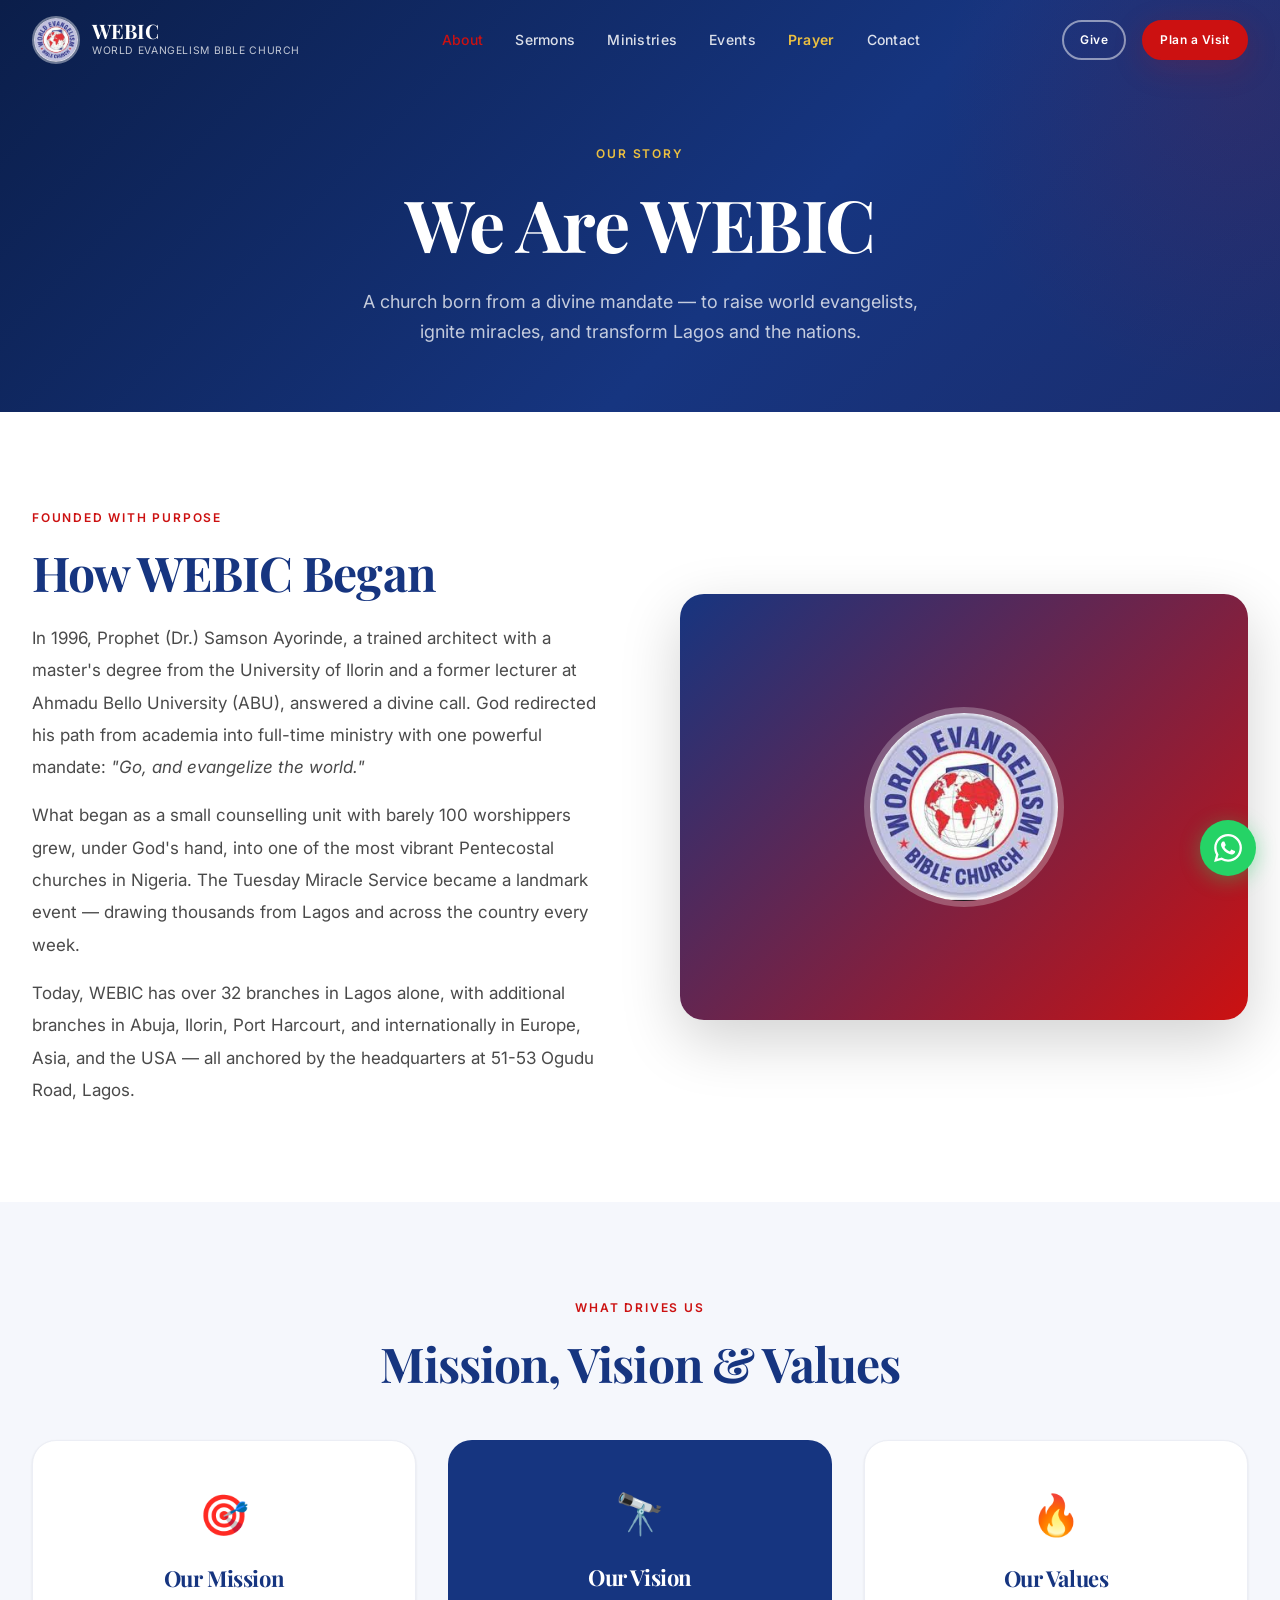
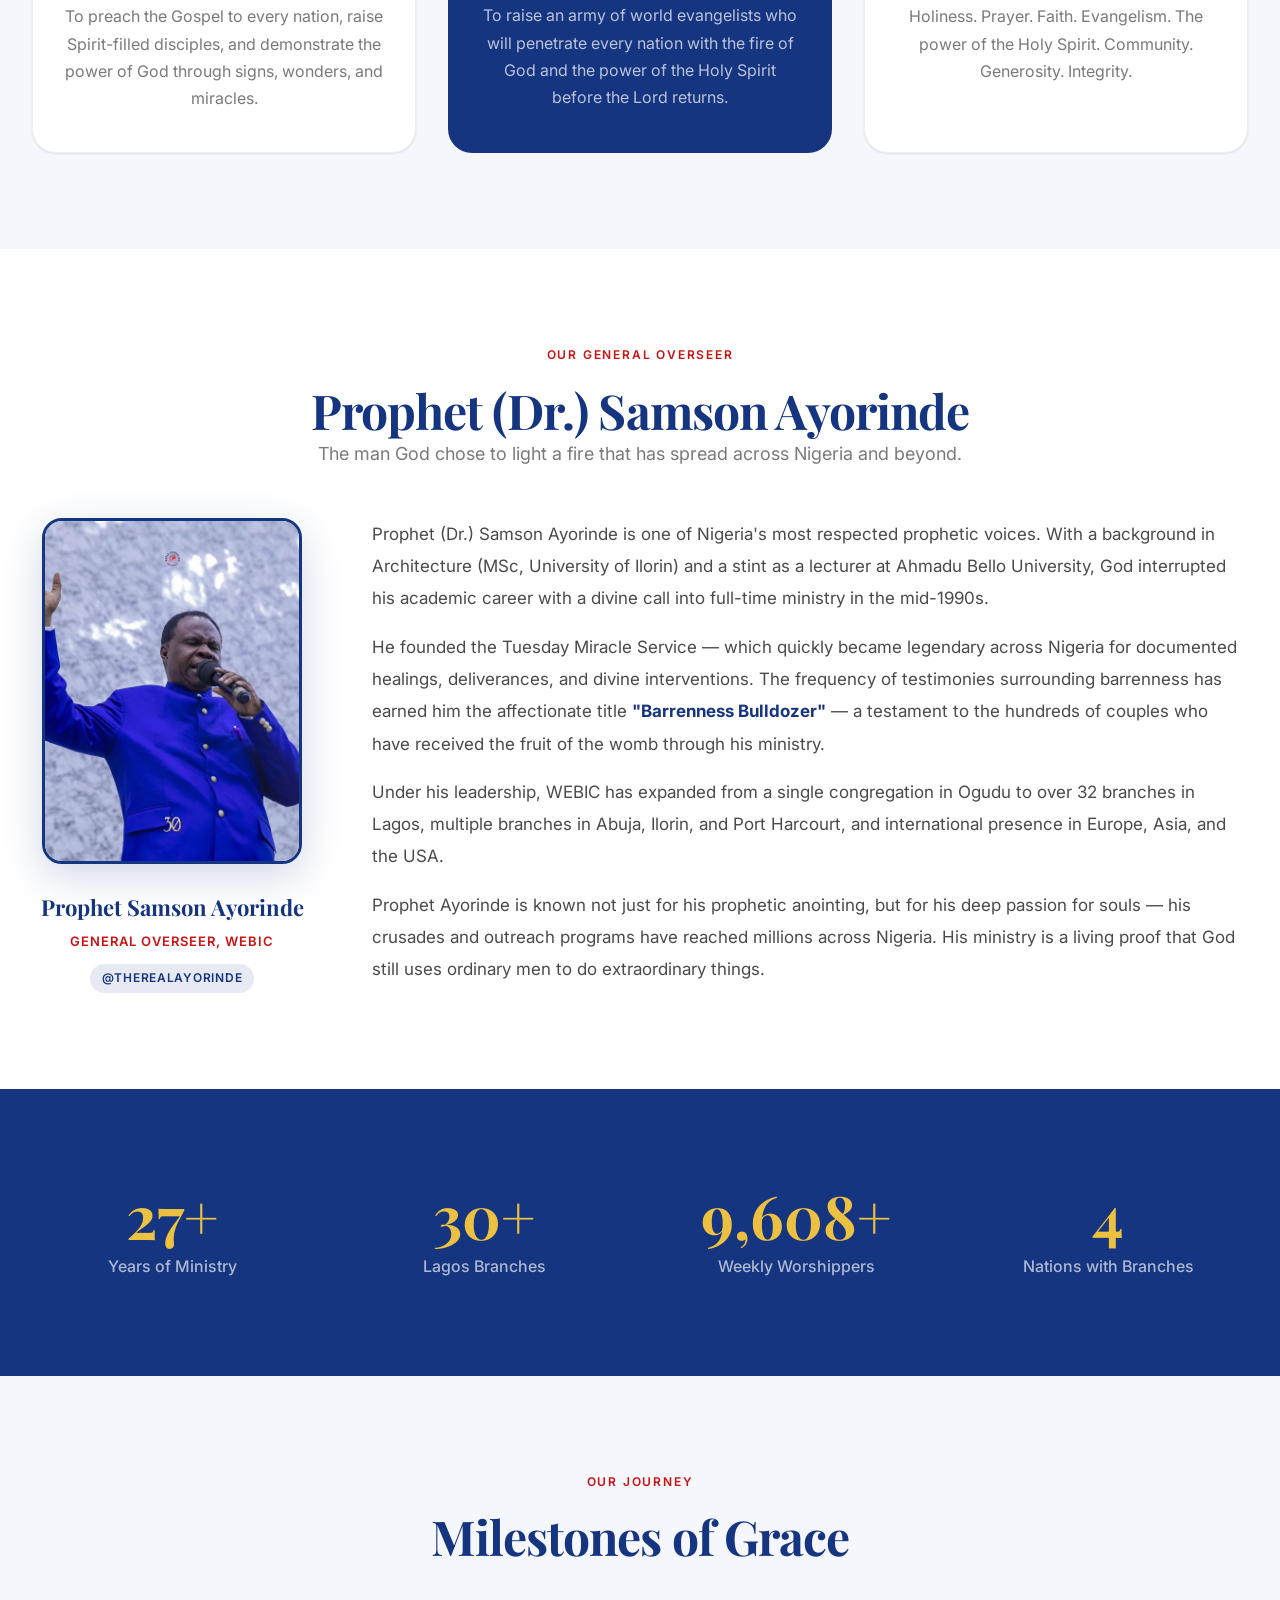
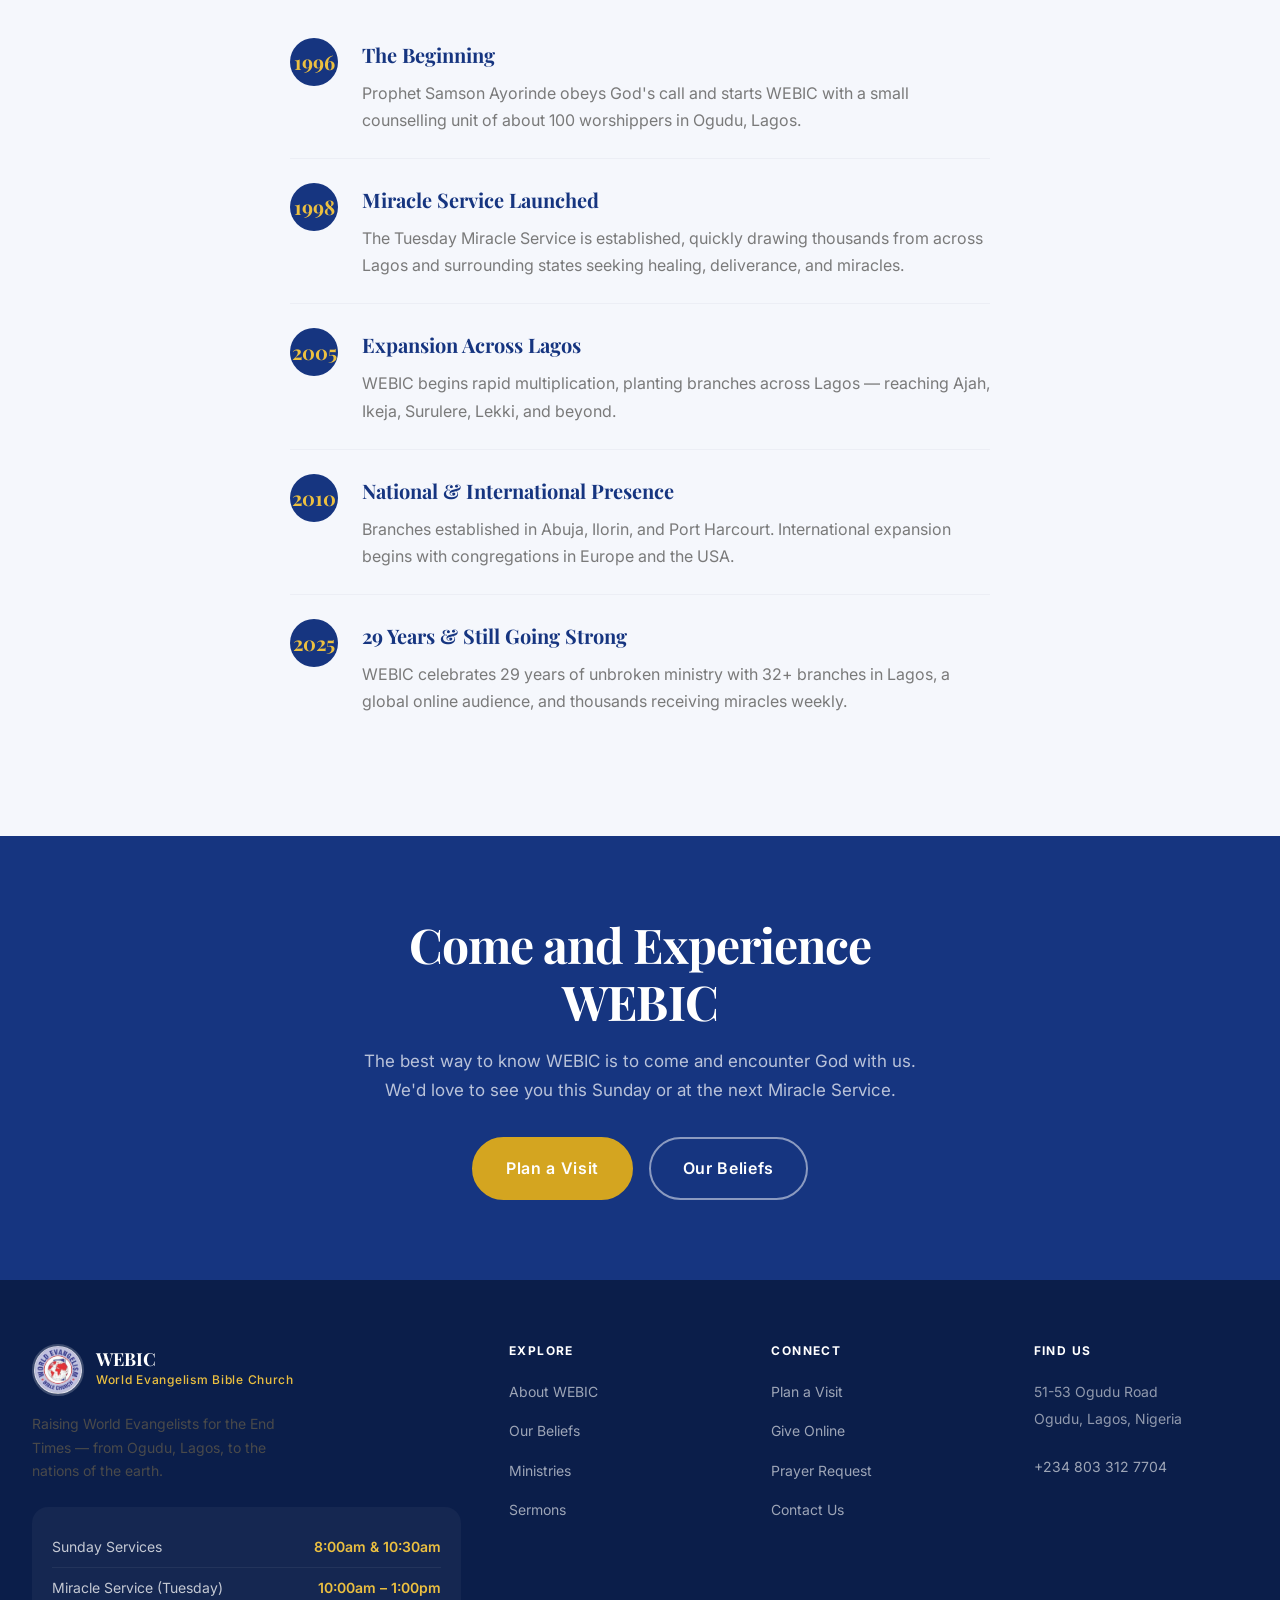
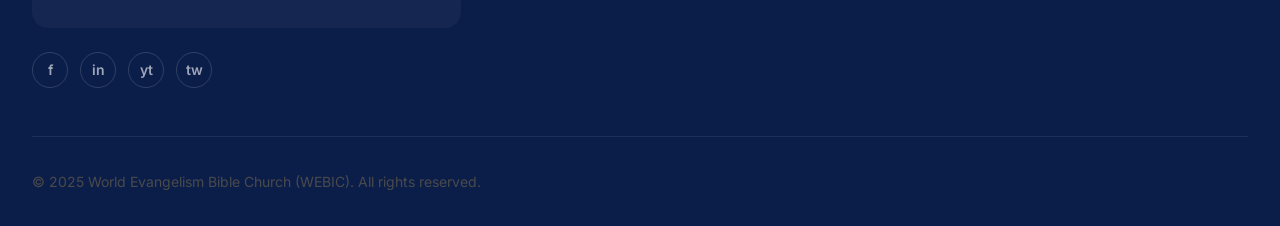
==== commit 48aab8da: "Fix logo display, add pastor photos, improve mobile responsiveness - Copy logo JPG into images/ so i" ====
--- a/about.html
+++ b/about.html
@@ -15,7 +15,7 @@
   <nav class="nav" id="main-nav" style="background:transparent;" data-transparent="true">
     <div class="nav__inner">
       <a href="index.html" class="nav__logo">
-        <img src="../Logos/images.jpg" alt="WEBIC Logo" class="nav__logo-img" />
+        <img src="images/logo.jpg" alt="WEBIC Logo" class="nav__logo-img" />
         <div>
           <div class="nav__logo-text">WEBIC</div>
           <div class="nav__logo-sub">World Evangelism Bible Church</div>
@@ -84,7 +84,7 @@
             </p>
           </div>
           <div class="reveal" style="border-radius:24px; aspect-ratio:4/3; overflow:hidden; position:relative; box-shadow:0 20px 60px rgba(0,0,0,0.18); background:linear-gradient(135deg,#163580,#CC1111); display:flex; align-items:center; justify-content:center;">
-            <img src="../Logos/images.jpg" alt="WEBIC" style="width:200px; height:200px; object-fit:contain; border-radius:50%; border:6px solid rgba(255,255,255,0.25);" />
+            <img src="images/logo.jpg" alt="WEBIC" style="width:200px; height:200px; object-fit:contain; border-radius:50%; border:6px solid rgba(255,255,255,0.25);" />
           </div>
         </div>
       </div>
@@ -125,17 +125,17 @@
           <h2>Prophet (Dr.) Samson Ayorinde</h2>
           <p class="section-header__desc">The man God chose to light a fire that has spread across Nigeria and beyond.</p>
         </div>
-        <div style="display:grid; grid-template-columns:1fr 2fr; gap:60px; align-items:start;" class="reveal">
+        <div class="pastor-grid reveal">
           <div style="text-align:center;">
-            <div class="team-card__photo-placeholder" style="width:220px;height:260px;border-radius:20px;margin:0 auto 16px;">
-              🙏
+            <div style="position:relative; display:inline-block; margin-bottom:16px;">
+              <img src="images/pastor1.jpg" alt="Prophet Samson Ayorinde — General Overseer, WEBIC"
+                style="width:100%; max-width:260px; border-radius:20px; border:3px solid var(--color-primary); box-shadow:0 12px 40px rgba(22,53,128,0.2); display:block; object-fit:cover; aspect-ratio:3/4;" />
             </div>
             <div style="font-family:'Playfair Display',serif; font-size:22px; font-weight:700; color:var(--color-primary); margin-bottom:4px;">Prophet Samson Ayorinde</div>
             <div style="font-size:13px; color:var(--color-accent); font-weight:600; letter-spacing:0.08em; text-transform:uppercase; margin-bottom:12px;">General Overseer, WEBIC</div>
             <div style="display:flex; gap:8px; justify-content:center; flex-wrap:wrap;">
               <a href="https://twitter.com/therealayorinde" target="_blank" class="badge badge--primary">@therealayorinde</a>
             </div>
-            <p style="font-size:11px; color:var(--color-muted); margin-top:8px;">Replace placeholder with actual photo</p>
           </div>
           <div>
             <p style="font-size:17px; line-height:1.9; color:var(--color-text-soft); margin-bottom:16px;">
@@ -245,7 +245,7 @@
       <div class="footer__grid">
         <div class="footer__brand">
           <a href="index.html" class="footer__logo">
-            <img src="../Logos/images.jpg" alt="WEBIC" class="footer__logo-img" />
+            <img src="images/logo.jpg" alt="WEBIC" class="footer__logo-img" />
             <div><div class="footer__logo-name">WEBIC</div><div class="footer__logo-sub">World Evangelism Bible Church</div></div>
           </a>
           <p class="footer__tagline">Raising World Evangelists for the End Times — from Ogudu, Lagos, to the nations of the earth.</p>
--- a/css/style.css
+++ b/css/style.css
@@ -1630,3 +1630,203 @@
   body { font-size: 12pt; }
   h1, h2, h3 { page-break-after: avoid; }
 }
+
+/* --------------------------------------------------------------------------
+   24. PASTOR / TEAM PHOTO GRIDS
+   -------------------------------------------------------------------------- */
+.pastor-grid {
+  display: grid;
+  grid-template-columns: 280px 1fr;
+  gap: 60px;
+  align-items: start;
+}
+.pastor-grid--equal {
+  grid-template-columns: 1fr 1fr;
+  align-items: center;
+}
+
+@media (max-width: 900px) {
+  .pastor-grid,
+  .pastor-grid--equal {
+    grid-template-columns: 1fr;
+    gap: 36px;
+  }
+  .pastor-grid > div:first-child,
+  .pastor-grid--equal > div:last-child {
+    order: -1;
+  }
+}
+
+/* --------------------------------------------------------------------------
+   25. COMPREHENSIVE MOBILE ALIGNMENT FIXES
+   -------------------------------------------------------------------------- */
+
+/* ── Nav ── */
+@media (max-width: 1024px) {
+  .nav__inner { padding: 0 var(--space-5); }
+  .nav__logo-text { font-size: var(--text-lg); }
+}
+
+@media (max-width: 480px) {
+  .nav__inner { padding: 0 var(--space-4); }
+  .nav__logo-text { font-size: 1rem; }
+  .nav__logo-img { width: 38px; height: 38px; }
+}
+
+/* ── Hero (index.html) ── */
+@media (max-width: 768px) {
+  .hero { min-height: 90vh; }
+  .hero__inner { padding: 0 var(--space-5); }
+  .hero__title { font-size: clamp(2rem, 8vw, 3rem); }
+  .hero__subtitle { font-size: var(--text-base); max-width: 100%; }
+  .hero__actions { flex-direction: column; align-items: stretch; gap: var(--space-3); }
+  .hero__actions .btn { width: 100%; text-align: center; justify-content: center; }
+}
+
+/* ── Page hero (inner pages) ── */
+.page-hero {
+  padding-left: var(--space-5);
+  padding-right: var(--space-5);
+}
+@media (max-width: 480px) {
+  .page-hero { text-align: center; }
+  .page-hero__title { font-size: clamp(1.8rem, 7vw, 2.5rem); }
+  .page-hero__subtitle { font-size: var(--text-sm); }
+}
+
+/* ── Section header ── */
+@media (max-width: 768px) {
+  .section-header { text-align: center; }
+  .section-header h2 { font-size: clamp(1.6rem, 6vw, 2.2rem); }
+  .section-header__desc { font-size: var(--text-sm); }
+}
+
+/* ── Inline 2-column grids (belt-and-braces) ── */
+@media (max-width: 768px) {
+  div[style*="grid-template-columns:1fr 2fr"],
+  div[style*="grid-template-columns: 1fr 2fr"],
+  div[style*="grid-template-columns:2fr 1fr"],
+  div[style*="grid-template-columns: 2fr 1fr"],
+  div[style*="grid-template-columns:1fr 1fr"],
+  div[style*="grid-template-columns: 1fr 1fr"],
+  div[style*="grid-template-columns:1fr 3fr"],
+  div[style*="grid-template-columns: 1fr 3fr"] {
+    display: flex !important;
+    flex-direction: column !important;
+    gap: 28px !important;
+  }
+}
+
+/* ── Sermon cards ── */
+@media (max-width: 768px) {
+  .sermon-card { flex-direction: column; }
+  .sermon-card__thumb { width: 100%; height: 200px; border-radius: 12px 12px 0 0; }
+  .sermon-card__body { padding: var(--space-5); }
+}
+
+/* ── Event list ── */
+@media (max-width: 640px) {
+  .event-item { flex-direction: column; gap: var(--space-4); }
+  .event-item__date-block { min-width: unset; width: 60px; }
+  .event-item__meta { flex-wrap: wrap; gap: var(--space-2); }
+}
+
+/* ── Stats grid ── */
+@media (max-width: 640px) {
+  .stats-grid,
+  .grid.grid-4 { grid-template-columns: repeat(2, 1fr) !important; gap: var(--space-4); }
+  .stat-card__number { font-size: var(--text-4xl); }
+}
+
+/* ── Giving page ── */
+@media (max-width: 640px) {
+  .give-split { flex-direction: column; }
+  .give-split > * { width: 100%; }
+  .amount-btn { padding: var(--space-3) var(--space-2); font-size: var(--text-sm); }
+}
+
+/* ── Ministry cards ── */
+@media (max-width: 640px) {
+  .ministry-grid,
+  .grid.grid-3 { grid-template-columns: 1fr !important; }
+}
+
+/* ── Contact / Plan Visit forms ── */
+@media (max-width: 640px) {
+  .form-row,
+  .form-two-col { grid-template-columns: 1fr !important; }
+  .contact-methods { grid-template-columns: 1fr !important; }
+}
+
+/* ── Footer ── */
+@media (max-width: 480px) {
+  .footer { padding: var(--space-12) 0 var(--space-8); }
+  .footer__grid { grid-template-columns: 1fr; gap: var(--space-8); }
+  .footer__service-time { flex-direction: column; gap: 2px; }
+  .footer__service-time span:last-child { font-size: var(--text-xs); }
+  .footer__tagline { max-width: 100%; }
+}
+
+/* ── WhatsApp float ── */
+@media (max-width: 480px) {
+  .whatsapp-float { bottom: 16px; right: 16px; width: 52px; height: 52px; }
+  .whatsapp-float svg { width: 26px; height: 26px; }
+}
+
+/* ── Belief items ── */
+@media (max-width: 640px) {
+  .belief-item { gap: var(--space-3); }
+  .belief-item__number { font-size: var(--text-4xl); }
+  .belief-item__title { font-size: var(--text-lg); }
+}
+
+/* ── Scroll-reveal: always show on mobile (prevents stuck-invisible elements) ── */
+@media (max-width: 768px) {
+  .reveal {
+    opacity: 1 !important;
+    transform: none !important;
+    transition: none !important;
+  }
+}
+
+/* ── General image responsiveness ── */
+img { max-width: 100%; height: auto; display: block; }
+
+/* ── Prevent horizontal overflow globally ── */
+* { max-width: 100%; }
+img, video, iframe { max-width: 100%; }
+
+/* ── Buttons full-width on very small screens ── */
+@media (max-width: 400px) {
+  .btn--lg { padding: var(--space-3) var(--space-5); font-size: var(--text-sm); }
+  .btn { min-width: unset; }
+}
+
+/* ── Scripture banner ── */
+@media (max-width: 640px) {
+  .scripture-banner { padding: var(--space-10) var(--space-5); text-align: center; }
+  .scripture-banner__text { font-size: var(--text-lg); }
+}
+
+/* ── Service bar ── */
+@media (max-width: 640px) {
+  .service-bar__inner {
+    flex-direction: column;
+    align-items: flex-start;
+    gap: var(--space-3);
+    padding: var(--space-4) var(--space-5);
+  }
+  .service-bar__divider { display: none; }
+}
+
+/* ── Find-help / prayer detail grid ── */
+@media (max-width: 768px) {
+  .prayer-form-card { padding: var(--space-6) var(--space-5); }
+  .prayer-category-select { grid-template-columns: repeat(2, 1fr); }
+  .how-steps { grid-template-columns: repeat(2, 1fr); gap: var(--space-6); }
+  .need-grid { grid-template-columns: 1fr; }
+}
+@media (max-width: 400px) {
+  .prayer-category-select { grid-template-columns: repeat(2, 1fr); }
+  .how-steps { grid-template-columns: 1fr; }
+}
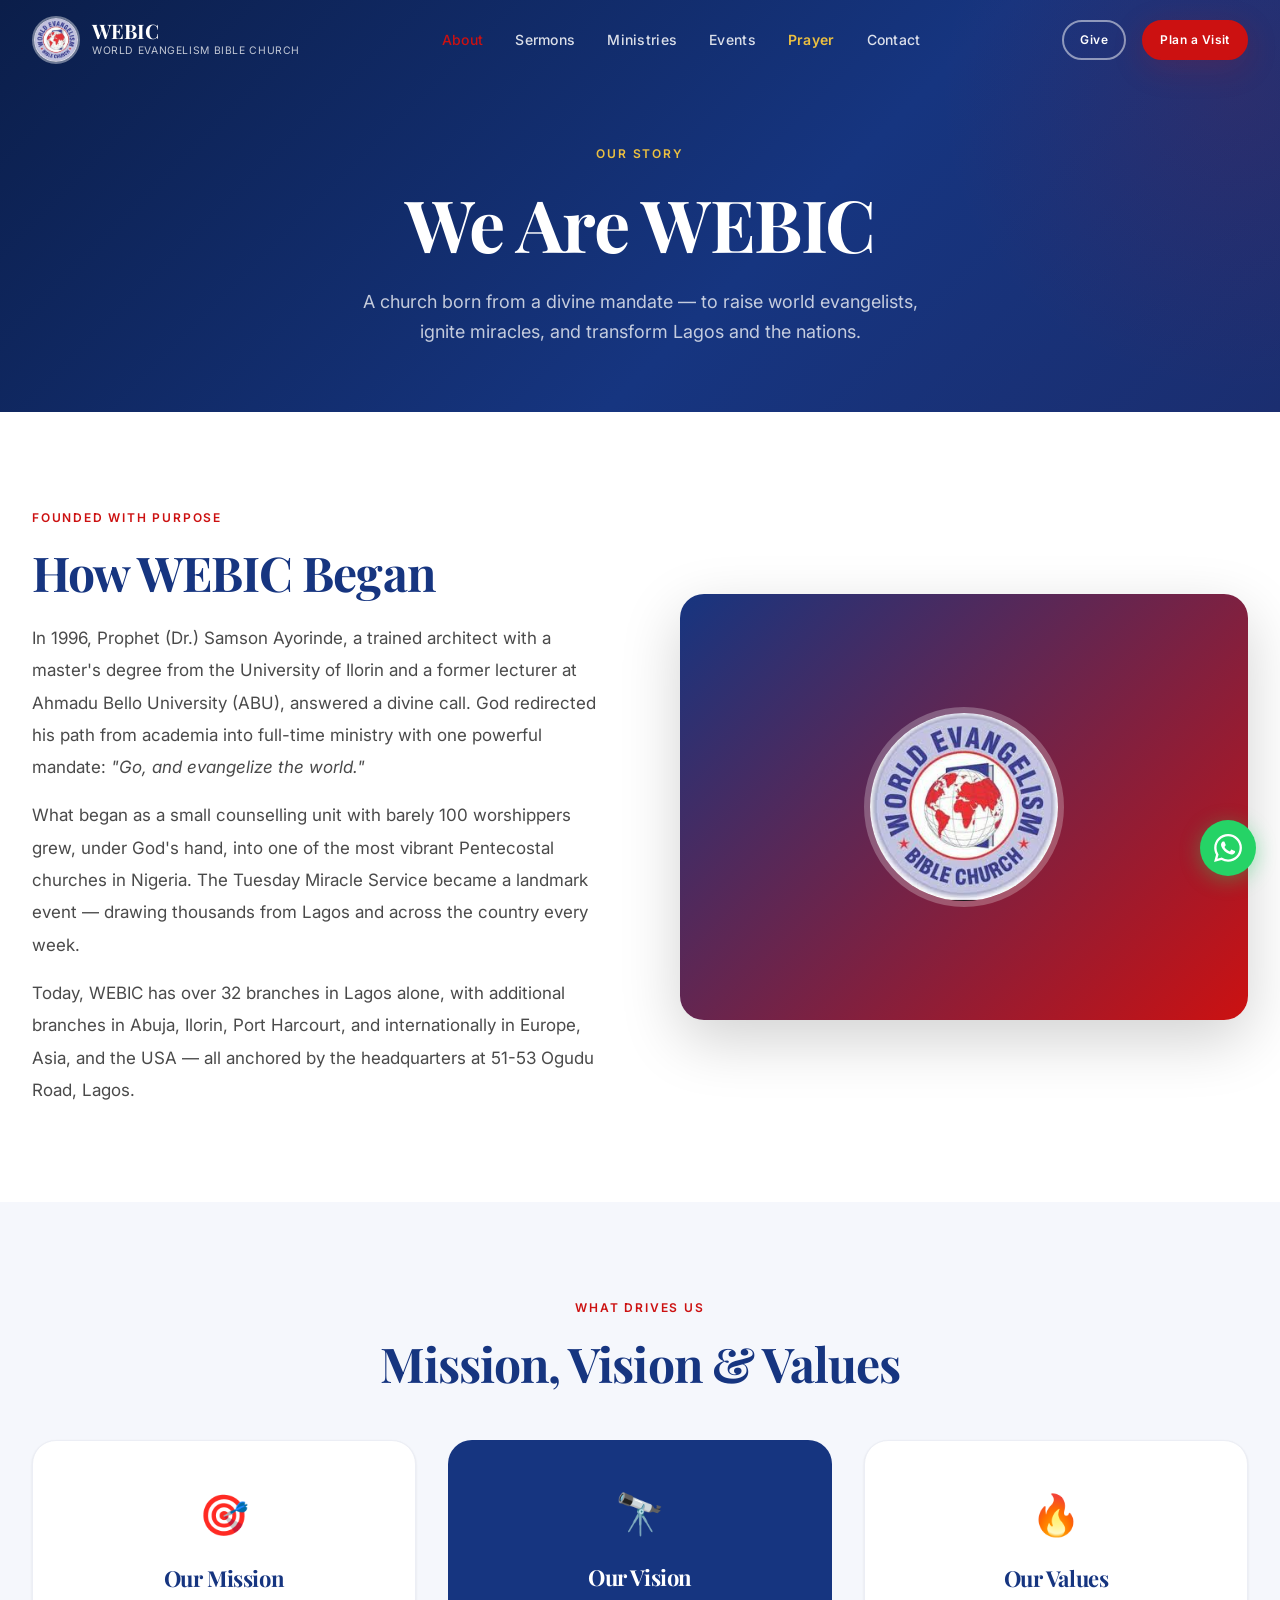
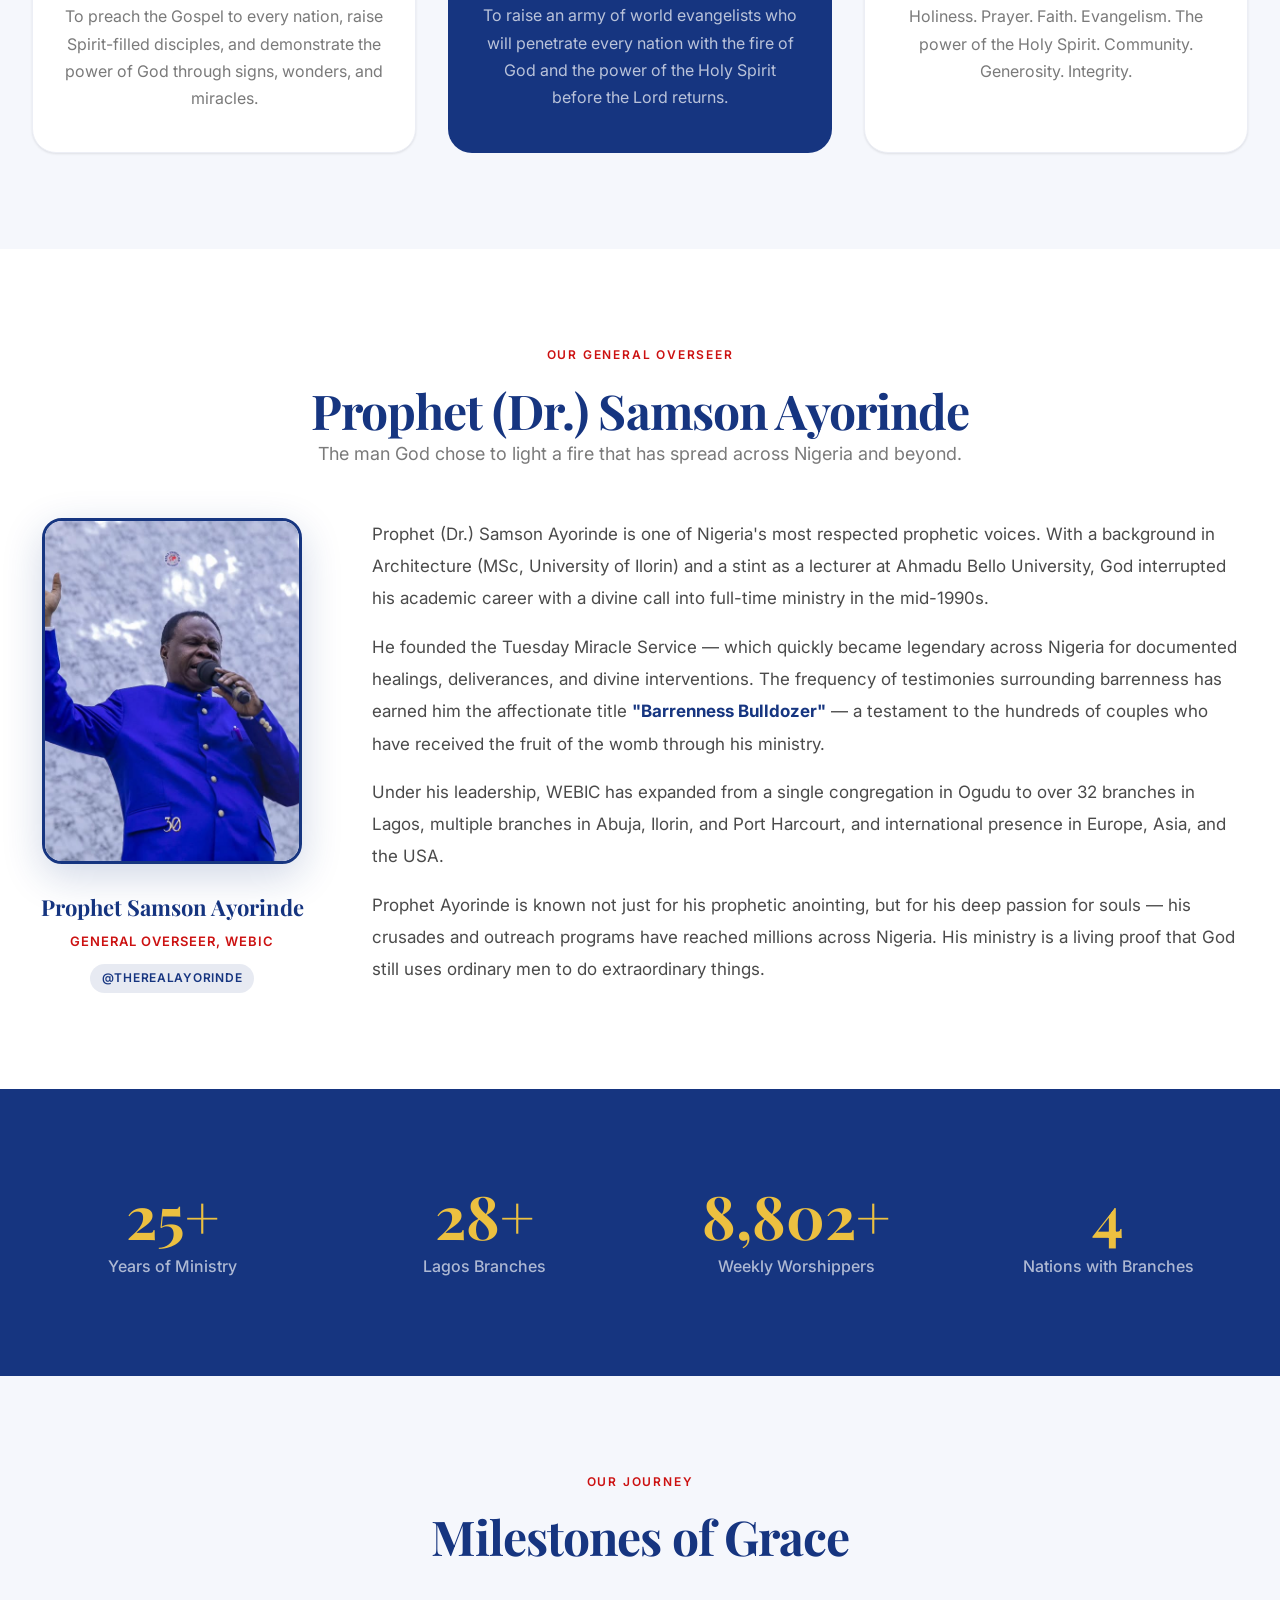
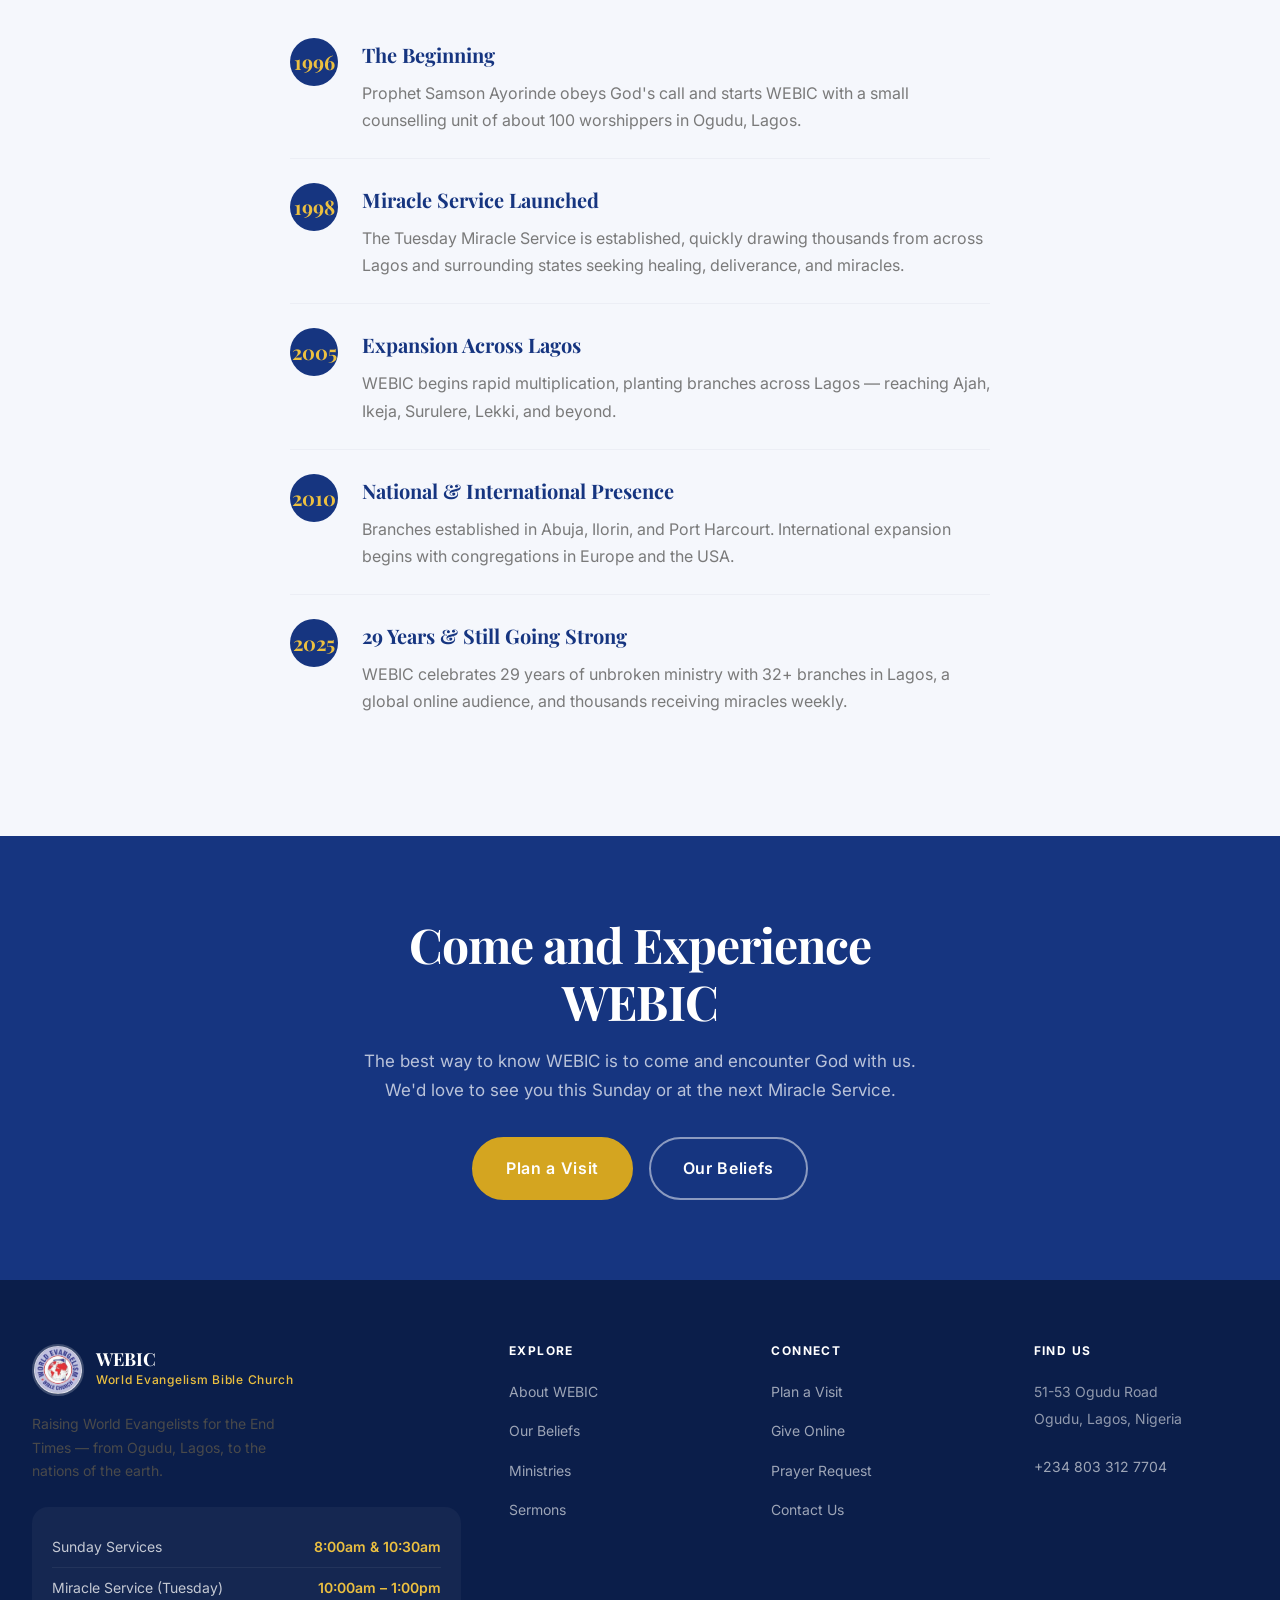
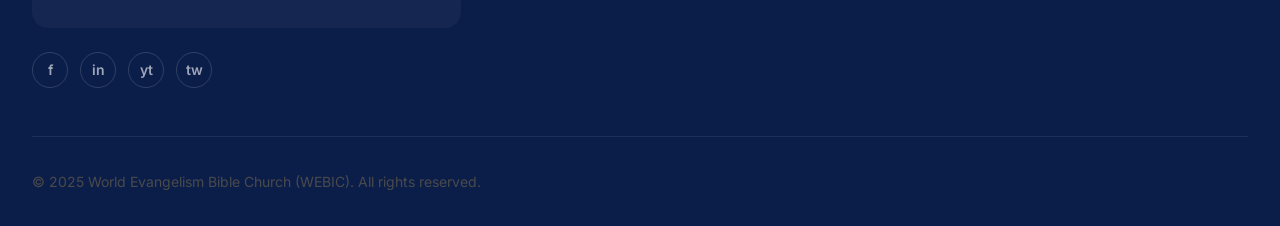
==== commit c740afc3: "Add WEBIC favicon to all 11 pages (browser tab icon) Uses images/logo.jpg as both rel=icon and apple" ====
--- a/about.html
+++ b/about.html
@@ -5,6 +5,8 @@
   <meta name="viewport" content="width=device-width, initial-scale=1.0" />
   <meta name="description" content="About World Evangelism Bible Church (WEBIC) Lagos — our story, our General Overseer Prophet Samson Ayorinde, and the vision that drives us." />
   <title>About Us — WEBIC Lagos</title>
+  <link rel="icon" type="image/jpeg" href="images/logo.jpg" />
+  <link rel="apple-touch-icon" href="images/logo.jpg" />
   <link rel="preconnect" href="https://fonts.googleapis.com" />
   <link rel="preconnect" href="https://fonts.gstatic.com" crossorigin />
   <link href="https://fonts.googleapis.com/css2?family=Playfair+Display:ital,wght@0,700;0,800;1,700&family=Inter:wght@400;500;600&display=swap" rel="stylesheet" />
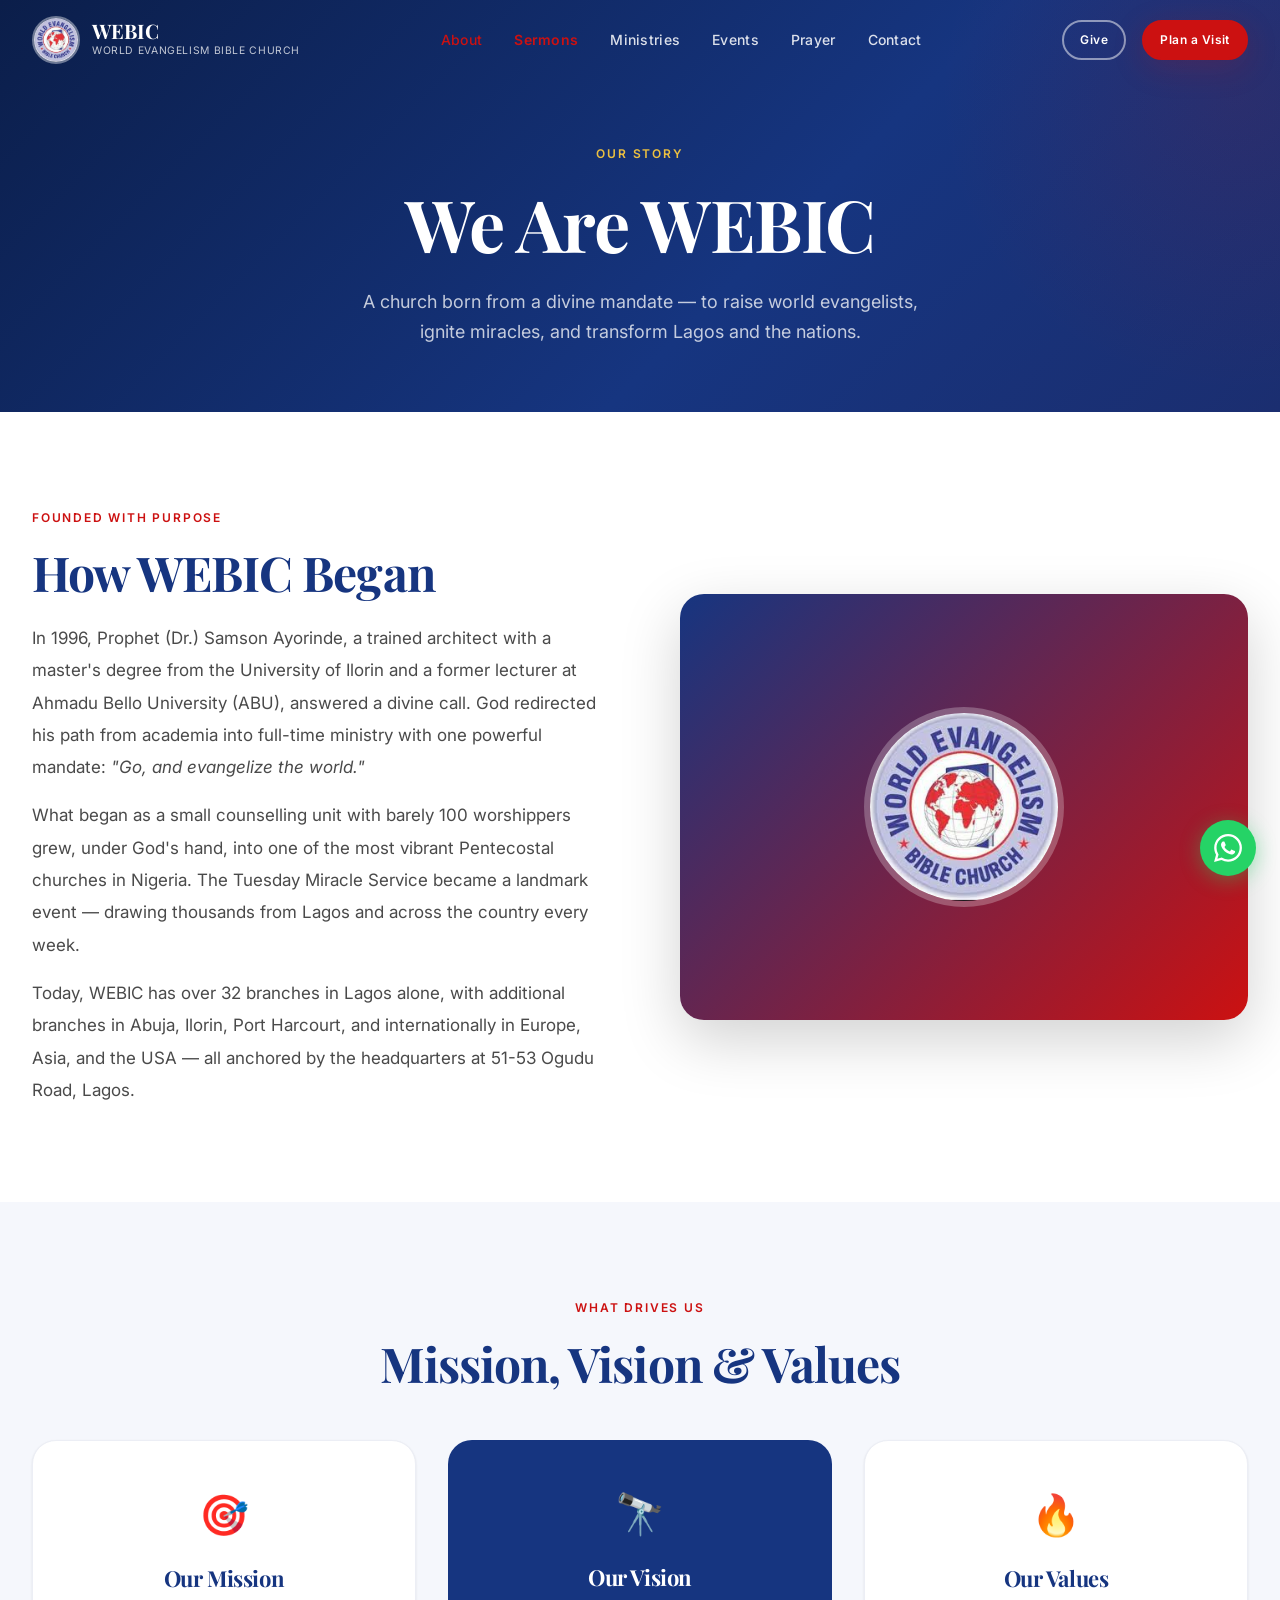
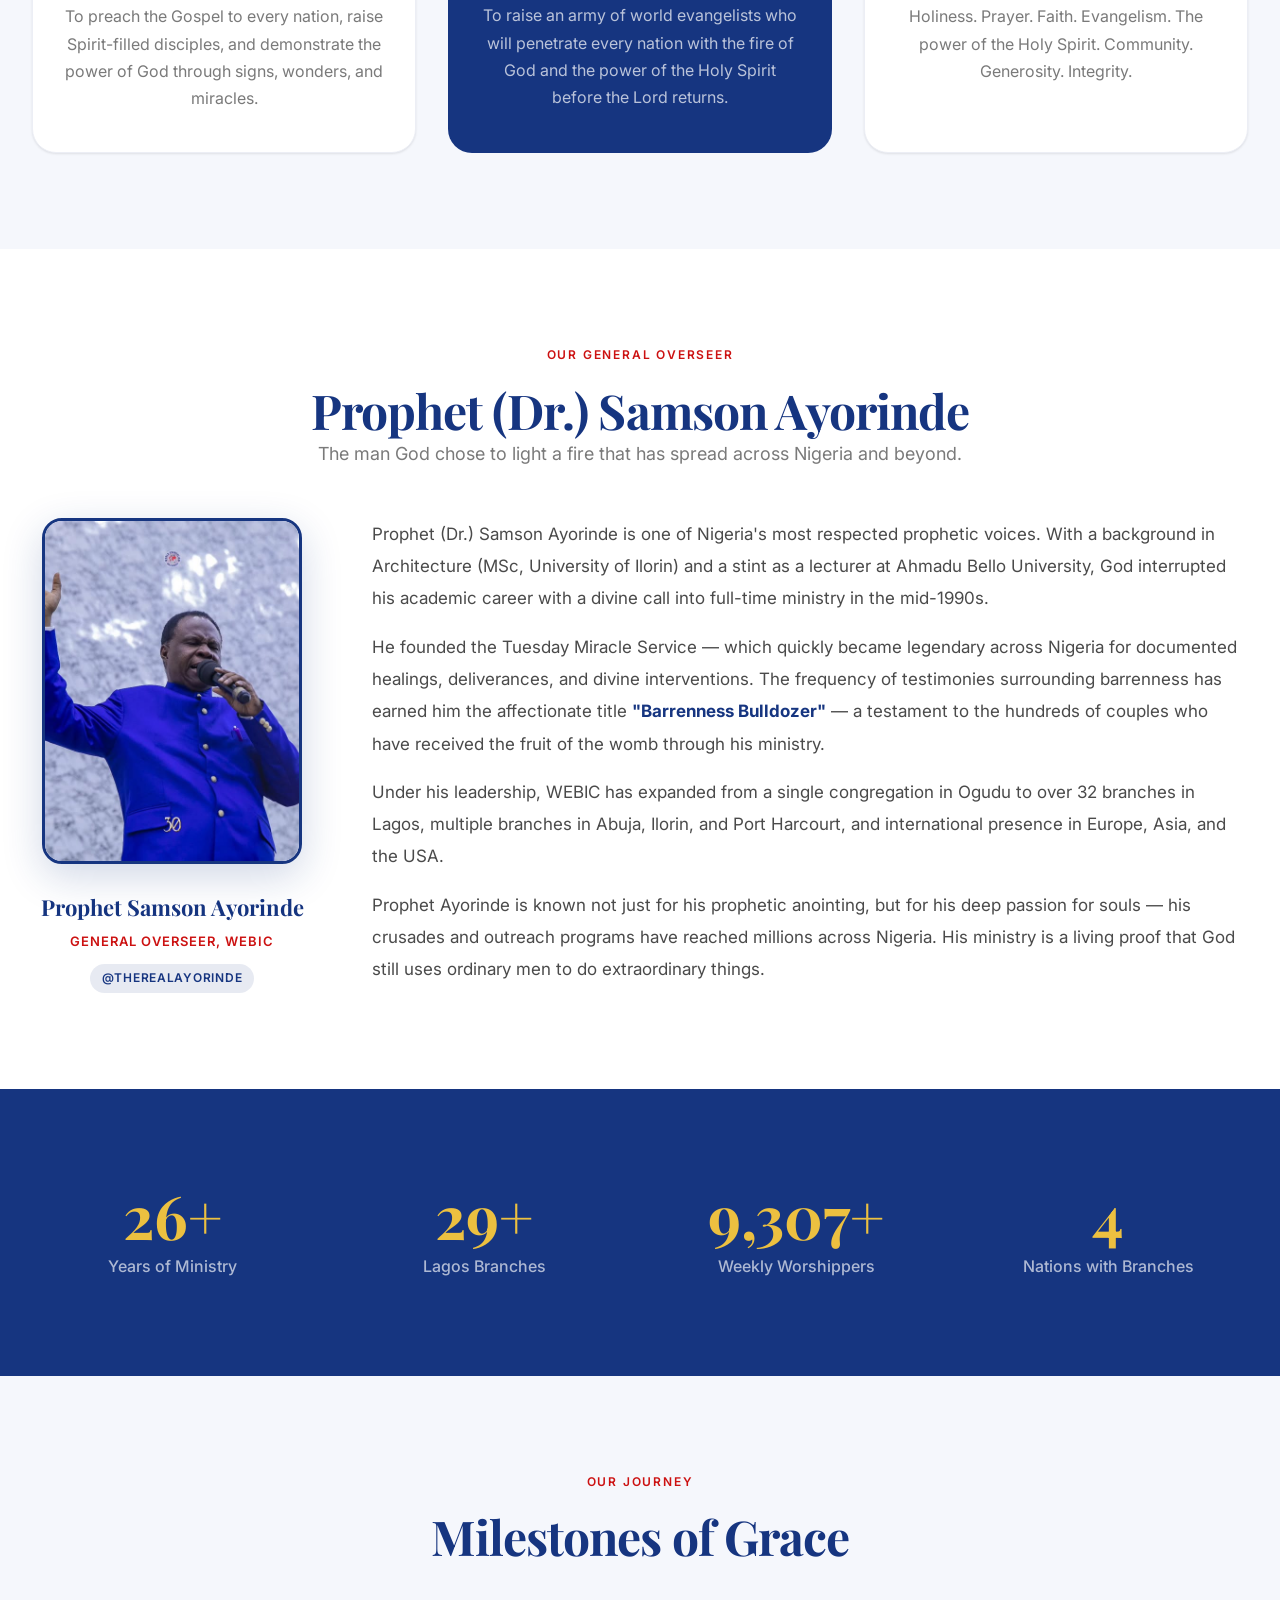
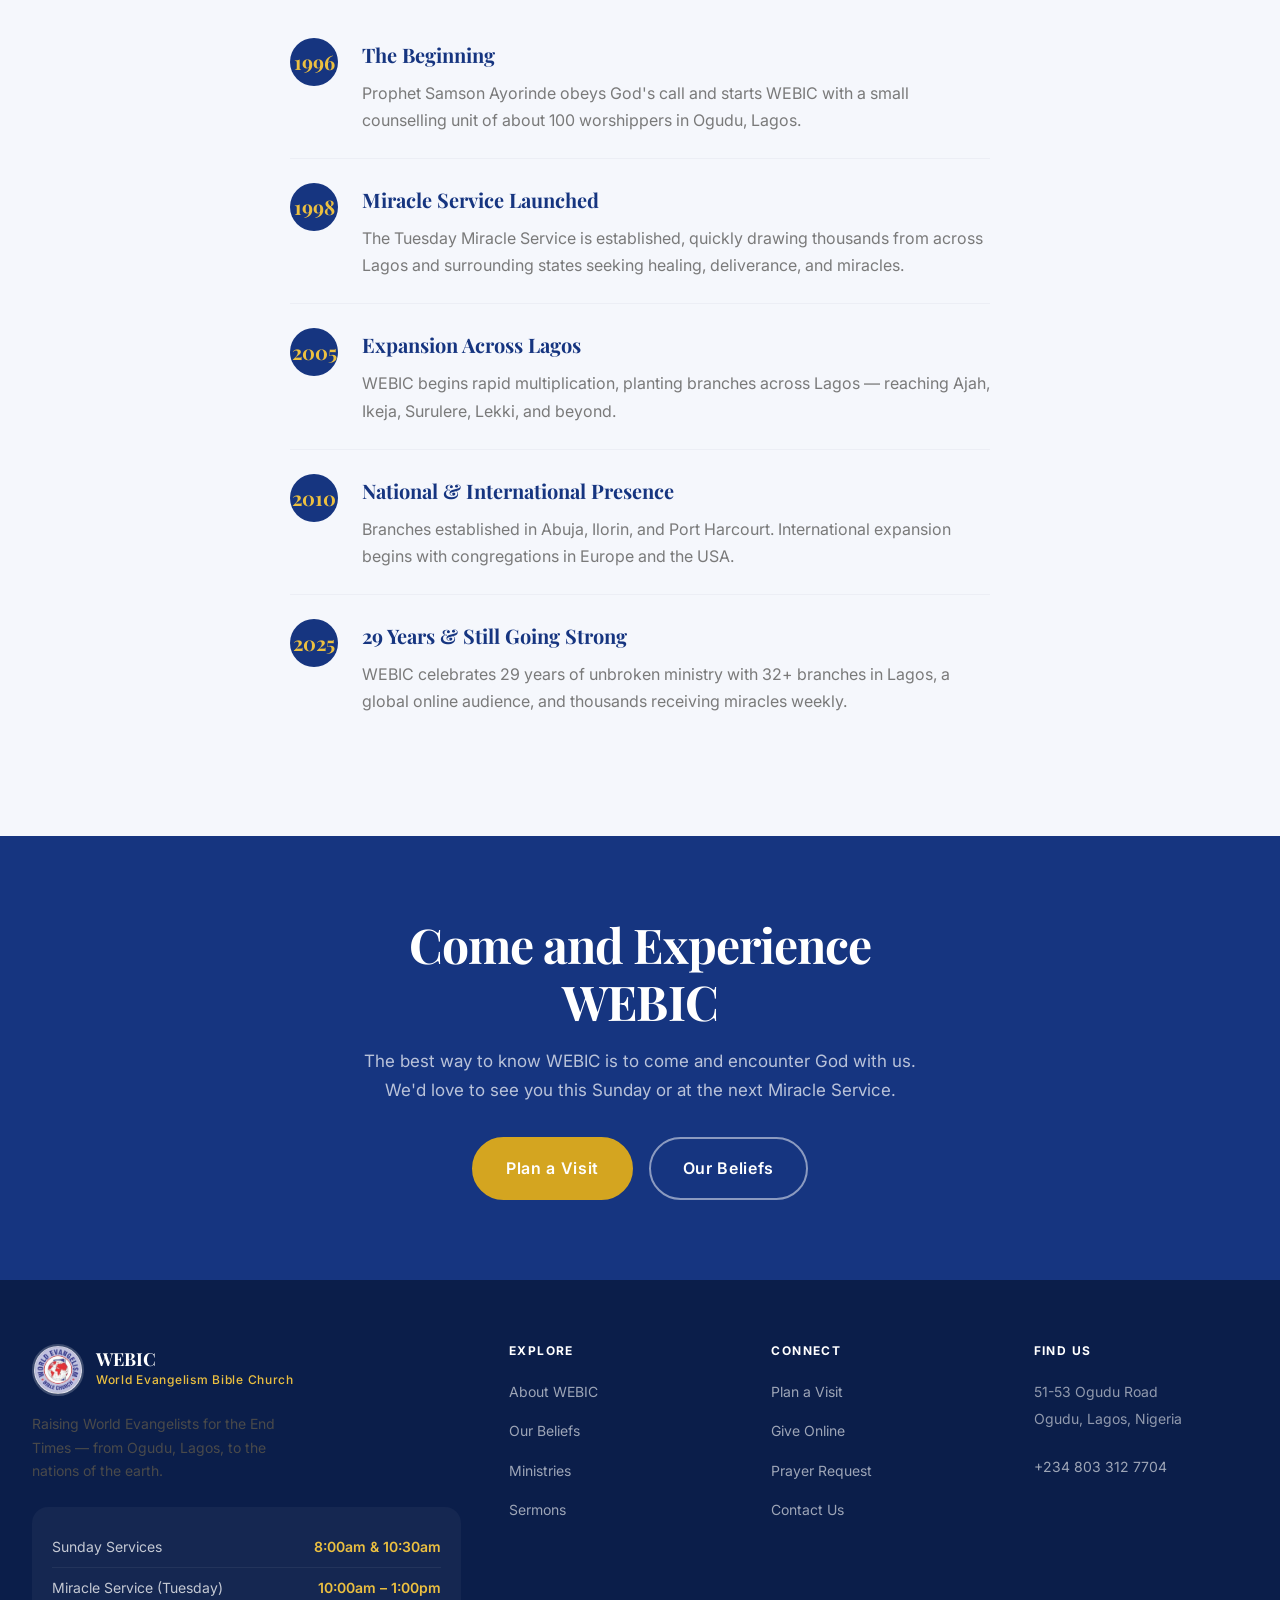
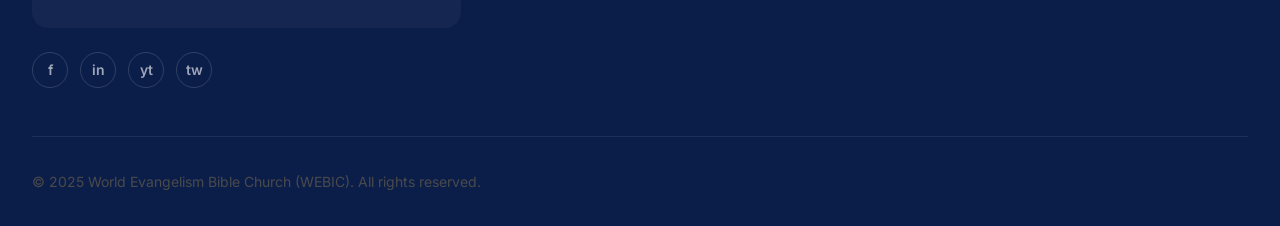
==== commit cbe3db0d: "Move accent color from Prayer nav link to Sermons — Sermons now highlighted in nav" ====
--- a/about.html
+++ b/about.html
@@ -1,4 +1,4 @@
-<!DOCTYPE html>
+﻿<!DOCTYPE html>
 <html lang="en">
 <head>
   <meta charset="UTF-8" />
@@ -25,10 +25,10 @@
       </a>
       <ul class="nav__links">
         <li><a href="about.html" class="nav__link nav__link--active">About</a></li>
-        <li><a href="sermons.html" class="nav__link">Sermons</a></li>
+        <li><a href="sermons.html" class="nav__link nav__link--sermons">Sermons</a></li>
         <li><a href="ministries.html" class="nav__link">Ministries</a></li>
         <li><a href="events.html" class="nav__link">Events</a></li>
-        <li><a href="find-help.html" class="nav__link nav__link--find-help">Prayer</a></li>
+        <li><a href="find-help.html" class="nav__link">Prayer</a></li>
         <li><a href="contact.html" class="nav__link">Contact</a></li>
       </ul>
       <div class="nav__actions">
@@ -43,10 +43,10 @@
     <ul class="mobile-nav__links">
       <li><a href="index.html" class="mobile-nav__link">Home</a></li>
       <li><a href="about.html" class="mobile-nav__link">About</a></li>
-      <li><a href="sermons.html" class="mobile-nav__link">Sermons</a></li>
+      <li><a href="sermons.html" class="mobile-nav__link mobile-nav__link--sermons">Sermons</a></li>
       <li><a href="ministries.html" class="mobile-nav__link">Ministries</a></li>
       <li><a href="events.html" class="mobile-nav__link">Events</a></li>
-      <li><a href="find-help.html" class="mobile-nav__link mobile-nav__link--find-help">Prayer Support</a></li>
+      <li><a href="find-help.html" class="mobile-nav__link">Prayer Support</a></li>
       <li><a href="plan-visit.html" class="mobile-nav__link">Plan a Visit</a></li>
       <li><a href="give.html" class="mobile-nav__link">Give</a></li>
       <li><a href="contact.html" class="mobile-nav__link">Contact</a></li>
--- a/css/style.css
+++ b/css/style.css
@@ -1,4 +1,4 @@
-/* ==========================================================================
+﻿/* ==========================================================================
    WORLD EVANGELISM BIBLE CHURCH (WEBIC) — MASTER STYLESHEET
    Brand Colors: Royal Blue (#163580) + Crimson Red (#CC1111) + Gold (#D4A520)
    ========================================================================== */
@@ -110,6 +110,7 @@
   -webkit-font-smoothing: antialiased;
   -moz-osx-font-smoothing: grayscale;
   text-rendering: optimizeLegibility;
+  overflow-x: hidden;
 }
 
 body {
@@ -312,12 +313,10 @@
 .nav__link:hover,
 .nav__link--active { color: var(--color-accent) !important; }
 
-.nav__link--find-help {
-  color: var(--color-gold-light) !important;
+.nav__link--sermons {
+  color: var(--color-accent) !important;
   font-weight: 600;
 }
-
-.nav--scrolled .nav__link--find-help { color: var(--color-accent) !important; }
 
 .nav__actions {
   display: flex;
@@ -387,7 +386,6 @@
 }
 
 .mobile-nav__link:hover { color: var(--color-gold-light); }
-.mobile-nav__link--find-help { color: var(--color-gold-light); }
 
 /* --------------------------------------------------------------------------
    6. BUTTONS & CTAs
@@ -1608,6 +1606,9 @@
   div[style*="grid-template-columns: 1fr 1fr"] > * {
     margin-bottom: 2rem;
   }
+
+  /* Hide the absolute-positioned welcome visual card stack on mobile */
+  .welcome-visual { display: none !important; }
 
   .nav__logo-sub { display: none; }
 }
